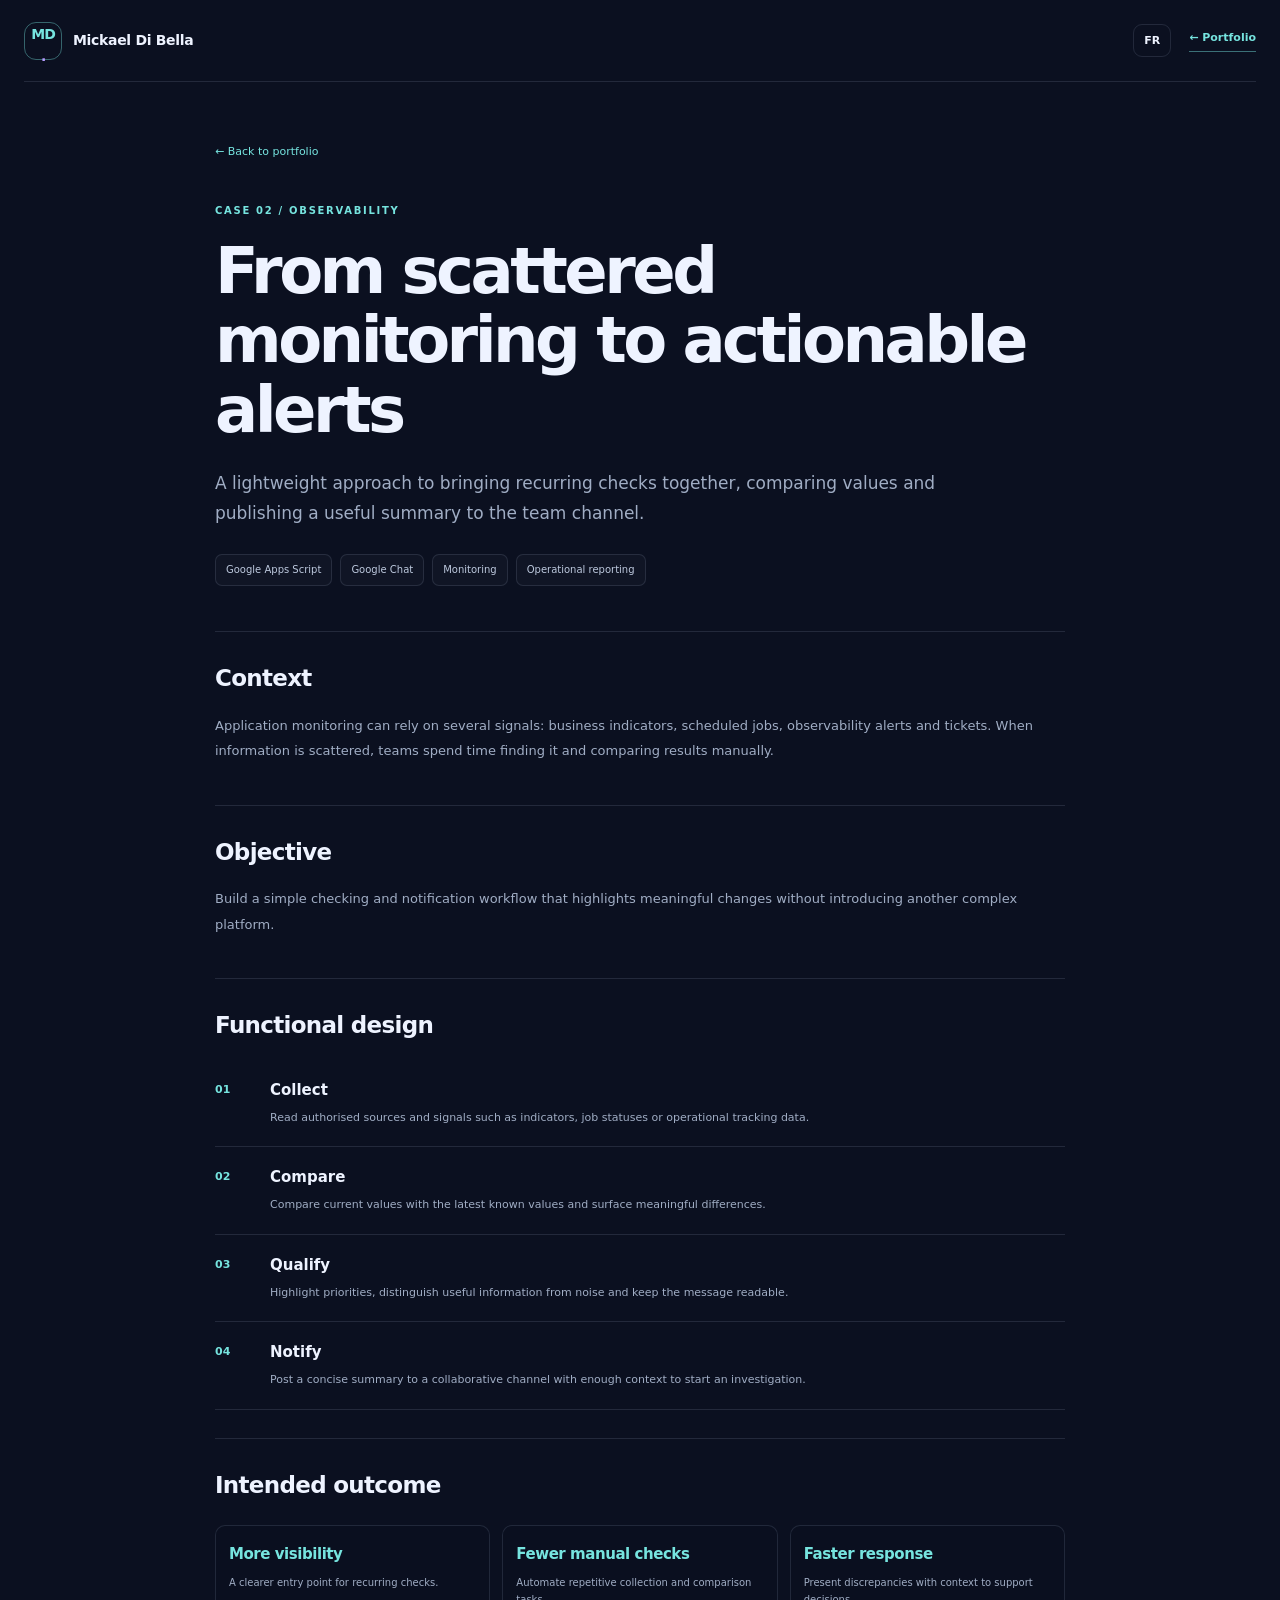
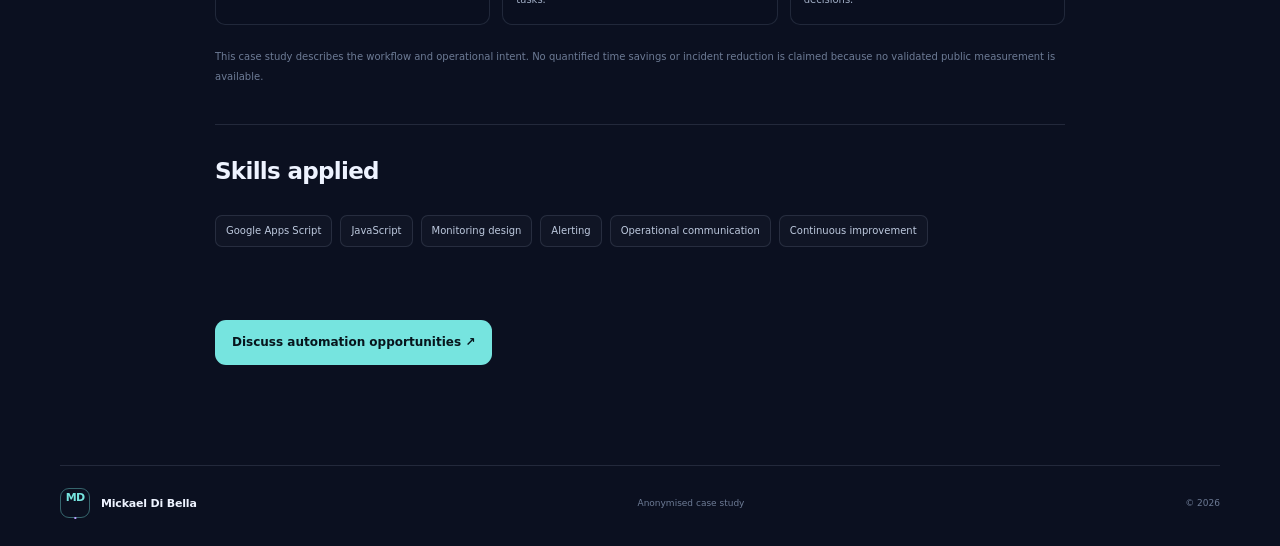
==== projects/automated-monitoring-en.html @ c099981a "Add files via upload Mise en place du projet" ====
<!doctype html><html lang="en"><head><meta charset="utf-8"><meta name="viewport" content="width=device-width,initial-scale=1"><meta name="description" content="Anonymised case study on monitoring automation."><title>Automated monitoring — Mickael Di Bella</title><link rel="stylesheet" href="../assets/css/styles.css"><link rel="stylesheet" href="../assets/css/case-study.css"></head><body><header class="site-header"><a class="brand" href="../index.html"><span class="brand-mark">MD<span>.</span></span><span class="brand-name">Mickael Di Bella</span></a><div class="case-header-actions"><a class="lang-toggle" href="automated-monitoring.html">FR</a><a class="header-cta" href="../index.html#projects">← Portfolio</a></div></header><main class="case-wrap"><a class="back-link" href="../index.html#projects">← Back to portfolio</a><span class="section-kicker">CASE 02 / OBSERVABILITY</span><h1>From scattered monitoring to actionable alerts</h1><p class="case-lede">A lightweight approach to bringing recurring checks together, comparing values and publishing a useful summary to the team channel.</p><div class="case-tags"><span>Google Apps Script</span><span>Google Chat</span><span>Monitoring</span><span>Operational reporting</span></div><section class="case-section"><h2>Context</h2><p>Application monitoring can rely on several signals: business indicators, scheduled jobs, observability alerts and tickets. When information is scattered, teams spend time finding it and comparing results manually.</p></section><section class="case-section"><h2>Objective</h2><p>Build a simple checking and notification workflow that highlights meaningful changes without introducing another complex platform.</p></section><section class="case-section"><h2>Functional design</h2><div class="flow-list"><div><b>01</b><section><h3>Collect</h3><p>Read authorised sources and signals such as indicators, job statuses or operational tracking data.</p></section></div><div><b>02</b><section><h3>Compare</h3><p>Compare current values with the latest known values and surface meaningful differences.</p></section></div><div><b>03</b><section><h3>Qualify</h3><p>Highlight priorities, distinguish useful information from noise and keep the message readable.</p></section></div><div><b>04</b><section><h3>Notify</h3><p>Post a concise summary to a collaborative channel with enough context to start an investigation.</p></section></div></div></section><section class="case-section"><h2>Intended outcome</h2><div class="result-grid"><div><strong>More visibility</strong><span>A clearer entry point for recurring checks.</span></div><div><strong>Fewer manual checks</strong><span>Automate repetitive collection and comparison tasks.</span></div><div><strong>Faster response</strong><span>Present discrepancies with context to support decisions.</span></div></div><p class="fine-print">This case study describes the workflow and operational intent. No quantified time savings or incident reduction is claimed because no validated public measurement is available.</p></section><section class="case-section"><h2>Skills applied</h2><div class="case-tags"><span>Google Apps Script</span><span>JavaScript</span><span>Monitoring design</span><span>Alerting</span><span>Operational communication</span><span>Continuous improvement</span></div></section><a class="button button-primary" href="../index.html#contact">Discuss automation opportunities ↗</a></main><footer class="site-footer section-wrap"><a class="brand" href="../index.html"><span class="brand-mark">MD<span>.</span></span><span class="brand-name">Mickael Di Bella</span></a><span>Anonymised case study</span><span>© <span id="year"></span></span></footer><script>document.getElementById('year').textContent=new Date().getFullYear()</script></body></html>
---- assets/css/styles.css ----
:root{--bg:#0b1020;--bg-soft:#10172a;--panel:#121b30;--panel-2:#151f35;--line:rgba(190,207,237,.13);--text:#eef3ff;--muted:#a0adc4;--faint:#6d7b95;--cyan:#76e4df;--blue:#7b9cff;--purple:#b69cff;--max:1160px;--radius:22px;--font:Inter,ui-sans-serif,system-ui,-apple-system,BlinkMacSystemFont,"Segoe UI",sans-serif}*{box-sizing:border-box}html{scroll-behavior:smooth;scroll-padding-top:90px}body{margin:0;background:var(--bg);color:var(--text);font-family:var(--font);line-height:1.6;overflow-x:hidden}a{color:inherit;text-decoration:none}button{font:inherit}.ambient{position:absolute;z-index:-1;pointer-events:none;filter:blur(80px);opacity:.18;border-radius:50%}.ambient-one{width:480px;height:480px;top:30px;left:-230px;background:#3258ba}.ambient-two{width:440px;height:440px;top:570px;right:-280px;background:#087f89}.section-wrap{width:min(var(--max),calc(100% - 48px));margin-inline:auto}.site-header{height:82px;display:flex;align-items:center;justify-content:space-between;width:min(1280px,calc(100% - 48px));margin:auto;border-bottom:1px solid var(--line);position:relative;z-index:5}.brand{display:flex;align-items:center;gap:11px;font-weight:700;letter-spacing:-.02em}.brand-mark{display:grid;place-items:center;width:38px;height:38px;border:1px solid rgba(118,228,223,.4);border-radius:12px;color:var(--cyan);font-size:14px;letter-spacing:-.08em}.brand-mark span{color:var(--purple)}.brand-name{font-size:14px}.main-nav{display:flex;gap:29px;margin-left:auto;margin-right:36px}.main-nav a{font-size:12px;color:var(--muted);transition:color .2s}.main-nav a:hover,.text-link:hover{color:var(--cyan)}.header-actions{display:flex;align-items:center;gap:16px}.lang-toggle{border:1px solid var(--line);border-radius:9px;background:transparent;color:var(--text);padding:7px 10px;font-size:11px;font-weight:700;cursor:pointer}.header-cta{font-size:11px;font-weight:650;color:var(--cyan);border-bottom:1px solid rgba(118,228,223,.45);padding-bottom:4px}.menu-toggle{display:none;background:none;border:0;padding:8px}.menu-toggle span{display:block;width:20px;height:2px;background:var(--text);margin:5px}.hero{display:grid;grid-template-columns:1.08fr .92fr;gap:50px;align-items:center;padding-top:92px;padding-bottom:80px;min-height:650px}.eyebrow,.section-kicker{font-size:10px;letter-spacing:.17em;font-weight:750;color:var(--cyan)}.eyebrow{display:flex;align-items:center;gap:10px;margin-bottom:24px}.status-dot,.live-pip{width:7px;height:7px;border-radius:50%;display:inline-block;background:var(--cyan);box-shadow:0 0 14px var(--cyan)}h1,h2,h3,p{margin-top:0}h1{font-size:clamp(42px,5vw,65px);line-height:1.09;letter-spacing:-.055em;margin-bottom:24px;font-weight:650}h1 em,h2 em{font-style:normal;color:var(--cyan)}.hero-lede{font-size:15px;line-height:1.85;color:var(--muted);max-width:570px;margin-bottom:29px}.hero-actions,.contact-actions{display:flex;align-items:center;gap:12px;flex-wrap:wrap}.button{display:inline-flex;align-items:center;gap:17px;padding:13px 17px;border-radius:11px;font-size:12px;font-weight:700;transition:transform .2s,border-color .2s}.button:hover{transform:translateY(-2px)}.button-primary{background:var(--cyan);color:#07151c}.button-primary span{font-size:17px}.button-quiet{border:1px solid var(--line);color:var(--text);background:rgba(255,255,255,.02)}.button-quiet span{color:var(--cyan)}.hero-proof{display:flex;gap:27px;margin-top:49px;padding-top:22px;border-top:1px solid var(--line)}.proof-item{display:flex;flex-direction:column;gap:3px}.proof-item strong{font-size:11px;letter-spacing:.12em;color:#d9e4f8}.proof-item span{font-size:10px;color:var(--faint)}.hero-visual{height:440px;position:relative;overflow:hidden;border:1px solid rgba(153,178,226,.2);border-radius:25px;background:radial-gradient(ellipse at 50% 48%,rgba(55,111,165,.2),transparent 54%),linear-gradient(145deg,rgba(20,31,55,.9),rgba(11,16,32,.65));box-shadow:0 28px 90px rgba(0,0,0,.2)}.visual-topline,.visual-foot{position:absolute;left:22px;right:22px;display:flex;align-items:center;justify-content:space-between;color:#7e91af;font-size:8px;letter-spacing:.14em}.visual-topline{top:20px}.visual-topline span:first-child{display:flex;align-items:center;gap:8px}.live-pip{width:5px;height:5px}.orbit{position:absolute;border:1px solid rgba(125,165,228,.2);border-radius:50%;left:50%;top:49%;transform:translate(-50%,-50%)}.orbit-a{width:220px;height:220px}.orbit-b{width:310px;height:310px;border-style:dashed;animation:spin 45s linear infinite}.orbit-c{width:390px;height:390px;border-color:rgba(125,165,228,.1)}@keyframes spin{to{transform:translate(-50%,-50%) rotate(360deg)}}.core{position:absolute;left:50%;top:49%;transform:translate(-50%,-50%);width:132px;height:132px;border-radius:50%;padding:7px;background:linear-gradient(140deg,rgba(118,228,223,.8),rgba(123,156,255,.25));box-shadow:0 0 65px rgba(118,228,223,.13)}.core-inner{height:100%;width:100%;border-radius:50%;display:flex;align-items:center;justify-content:center;flex-direction:column;gap:9px;background:#101b30;text-align:center;font-size:8px;letter-spacing:.12em;color:#b9cbe5}.core-symbol{font-size:28px;color:var(--cyan)}.node{position:absolute;z-index:2;width:125px;padding:12px;border:1px solid rgba(156,183,228,.22);border-radius:12px;background:rgba(14,23,42,.94);box-shadow:0 12px 35px rgba(0,0,0,.22);display:grid;gap:4px}.node-icon{font-size:16px;color:var(--cyan)}.node b{font-size:9px;letter-spacing:.09em}.node small{font-size:8px;color:var(--faint)}.node-one{top:94px;left:26px}.node-two{right:18px;top:205px}.node-three{bottom:65px;left:57px}.visual-foot{bottom:19px}.visual-bars{display:flex;align-items:end;gap:3px;height:15px}.visual-bars i{display:block;width:3px;background:var(--cyan);opacity:.65;border-radius:2px}.visual-bars i:nth-child(1){height:5px}.visual-bars i:nth-child(2){height:10px}.visual-bars i:nth-child(3){height:7px}.visual-bars i:nth-child(4){height:14px}.visual-bars i:nth-child(5){height:9px}.visual-bars i:nth-child(6){height:12px}.visual-bars i:nth-child(7){height:6px}.metrics-strip{position:relative;display:grid;grid-template-columns:repeat(4,1fr);padding:27px 0 33px;border-top:1px solid var(--line);border-bottom:1px solid var(--line);gap:22px}.metric{display:flex;flex-direction:column;gap:5px}.metric-number{font-size:clamp(19px,2.2vw,28px);letter-spacing:-.04em;font-weight:650;color:var(--text)}.metric>span:last-child{font-size:10px;color:var(--muted)}.metric-note{grid-column:1/-1;margin:0;font-size:9px;color:var(--faint);max-width:900px}.section-block{padding-top:110px;padding-bottom:110px}.section-heading{display:flex;align-items:end;justify-content:space-between;gap:40px;margin-bottom:42px}.section-kicker{display:block;margin-bottom:17px}.section-heading h2,.skills-layout h2,.contact-card h2{font-size:clamp(32px,4vw,47px);line-height:1.14;letter-spacing:-.05em;font-weight:620;margin-bottom:0}.section-heading>p{max-width:400px;color:var(--muted);font-size:12px;line-height:1.9;margin-bottom:4px}.expertise-grid{display:grid;grid-template-columns:repeat(4,1fr);gap:12px}.expertise-card{position:relative;padding:24px 20px 22px;min-height:260px;background:linear-gradient(155deg,rgba(21,31,53,.85),rgba(14,21,38,.75));border:1px solid var(--line);border-radius:17px;transition:border-color .25s,transform .25s}.expertise-card:hover,.project-card:hover{border-color:rgba(118,228,223,.4);transform:translateY(-3px)}.card-index{font-size:9px;letter-spacing:.12em;color:var(--faint)}.line-icon{margin-top:27px;margin-bottom:12px;font-size:25px;color:var(--cyan)}.expertise-card h3{font-size:16px;letter-spacing:-.025em;margin-bottom:10px}.expertise-card p{font-size:11px;line-height:1.8;color:var(--muted);min-height:61px}.tags,.tool-pills{display:flex;flex-wrap:wrap;gap:6px}.tags span,.tool-pills span{font-size:9px;padding:5px 7px;border:1px solid var(--line);border-radius:6px;color:#aebbd2}.projects-section{background:linear-gradient(180deg,rgba(17,25,45,.55),rgba(13,19,35,.45));border-block:1px solid rgba(190,207,237,.07)}.project-list{display:grid;gap:15px}.project-card{display:grid;grid-template-columns:.88fr 1.12fr;min-height:290px;border:1px solid var(--line);border-radius:19px;overflow:hidden;background:rgba(11,16,32,.5);transition:border-color .25s,transform .25s}.project-featured{min-height:350px}.project-art{position:relative;min-height:250px;overflow:hidden;display:flex;align-items:center;justify-content:center;background:#101b30}.art-label{position:absolute;top:19px;left:20px;font-size:8px;letter-spacing:.15em;color:#8191ae;z-index:2}.art-homeindex{background:radial-gradient(circle at 50% 50%,rgba(57,180,174,.2),transparent 45%),linear-gradient(145deg,#132c3c,#11172a)}.data-rings{position:relative;width:200px;height:200px;border:1px solid rgba(118,228,223,.25);border-radius:50%;display:grid;place-items:center}.data-rings:before,.data-rings:after,.data-rings span{content:"";position:absolute;border:1px solid rgba(118,228,223,.22);border-radius:50%;inset:19px}.data-rings:after{inset:42px;border-style:dashed}.data-rings span:nth-child(1){inset:-15px;border-color:rgba(123,156,255,.22)}.data-rings span:nth-child(2){inset:58px;border-color:rgba(182,156,255,.45)}.data-rings span:nth-child(3){width:7px;height:7px;inset:auto;background:var(--cyan);box-shadow:0 0 18px var(--cyan)}.data-rings b{font-size:12px;line-height:1.3;text-align:center;letter-spacing:.1em;color:#dffcf9}.art-bottom{position:absolute;bottom:18px;left:20px;right:20px;display:flex;justify-content:space-between;font-size:7px;letter-spacing:.13em;color:#7795a7}.art-monitor{background:radial-gradient(ellipse at 40% 70%,rgba(123,156,255,.2),transparent 55%),#10172a}.monitor-window{width:76%;height:165px;border:1px solid rgba(123,156,255,.3);border-radius:10px;background:rgba(10,16,31,.65);padding:12px}.window-head{display:flex;gap:4px;align-items:center;color:#7186a8;font-size:7px;letter-spacing:.1em}.window-head i{width:5px;height:5px;border-radius:50%;background:#7b9cff}.window-head span{margin-left:7px}.chart-lines{height:90px;display:flex;align-items:end;gap:6px;padding:12px 8px;border-bottom:1px solid var(--line);background:repeating-linear-gradient(to bottom,transparent 0 21px,rgba(123,156,255,.08) 22px)}.chart-lines b{width:10%;border-radius:3px 3px 0 0;background:linear-gradient(0deg,rgba(118,228,223,.2),rgba(118,228,223,.8));height:var(--h,40%)}.chart-lines b:nth-child(1){height:35%}.chart-lines b:nth-child(2){height:48%}.chart-lines b:nth-child(3){height:42%}.chart-lines b:nth-child(4){height:76%}.chart-lines b:nth-child(5){height:58%}.chart-lines b:nth-child(6){height:88%}.chart-lines b:nth-child(7){height:65%}.chart-lines b:nth-child(8){height:78%}.chart-base{display:flex;justify-content:space-between;margin-top:10px;font-size:7px;letter-spacing:.1em;color:#7186a8}.art-piaf{background:radial-gradient(circle at 70% 30%,rgba(182,156,255,.18),transparent 45%),#17152d}.ticket-stack{position:relative;width:220px;height:170px}.ticket{position:absolute;border:1px solid rgba(182,156,255,.3);border-radius:10px;padding:13px;background:rgba(20,23,46,.95);font-size:8px;letter-spacing:.07em;color:#a9b7d0;box-shadow:0 15px 30px rgba(0,0,0,.25)}.ticket-back{top:8px;left:30px;transform:rotate(8deg);width:165px;height:100px}.ticket-mid{top:25px;left:15px;transform:rotate(-5deg);width:180px;height:105px}.ticket-front{top:48px;left:37px;width:180px;height:95px;display:flex;flex-direction:column;gap:5px;transform:rotate(2deg)}.ticket-front span{font-size:8px;color:var(--purple);letter-spacing:.18em}.ticket-front b{font-size:16px;color:#eef3ff;letter-spacing:-.03em}.ticket-front small{font-size:8px;color:#7e8ba9}.art-tracker{background:radial-gradient(circle at 35% 35%,rgba(118,228,223,.13),transparent 45%),#10252e}.tracker-grid{width:220px;height:140px;display:grid;grid-template-columns:1fr 1fr 1fr;grid-template-rows:1fr 1fr;gap:8px;transform:perspective(500px) rotateY(-10deg) rotateX(4deg)}.tracker-cell{border:1px solid rgba(118,228,223,.22);border-radius:7px;background:linear-gradient(145deg,rgba(118,228,223,.13),rgba(123,156,255,.05));position:relative}.tracker-cell:after{content:"";position:absolute;left:10px;right:10px;bottom:10px;height:var(--bar,24%);background:linear-gradient(90deg,rgba(118,228,223,.7),rgba(123,156,255,.65));border-radius:3px}.tracker-cell.tall{grid-row:span 2}.tracker-cell.tall:after{height:65%}.tracker-cell.wide{grid-column:span 2}.tracker-caption{position:absolute;bottom:20px;font-size:7px;letter-spacing:.16em;color:#7b9a9e}.project-info{padding:31px 35px;display:flex;flex-direction:column;align-items:flex-start;justify-content:center}.project-meta{display:flex;gap:8px;flex-wrap:wrap;margin-bottom:15px}.project-meta span{font-size:8px;letter-spacing:.1em;color:var(--cyan);border:1px solid rgba(118,228,223,.18);border-radius:5px;padding:5px 7px}.project-info h3{font-size:clamp(19px,2.1vw,25px);letter-spacing:-.04em;line-height:1.25;margin-bottom:12px;max-width:560px}.project-info p{font-size:11px;line-height:1.9;color:var(--muted);max-width:560px;margin-bottom:18px}.outcome{display:flex;align-items:flex-start;gap:9px;background:rgba(118,228,223,.055);border-left:2px solid var(--cyan);padding:10px 12px;margin-bottom:17px;font-size:10px;line-height:1.7;color:#c7d6e8}.outcome-mark{color:var(--cyan);font-size:14px}.text-link{margin-top:auto;font-size:11px;font-weight:700;color:var(--cyan);padding-bottom:4px;border-bottom:1px solid rgba(118,228,223,.28)}.approach-steps{display:grid;grid-template-columns:repeat(4,1fr);border-top:1px solid var(--line)}.approach-step{display:flex;gap:17px;padding:25px 18px 0 0;border-right:1px solid var(--line);margin-right:18px}.approach-step:last-child{border-right:0;margin-right:0}.approach-step>span{font-size:10px;color:var(--cyan);letter-spacing:.1em}.approach-step h3{font-size:15px;margin-bottom:7px}.approach-step p{font-size:10px;color:var(--muted);line-height:1.8;margin:0;max-width:205px}.skills-section{border-block:1px solid rgba(190,207,237,.07);background:rgba(17,25,45,.45)}.skills-layout{padding-top:85px;padding-bottom:85px;display:grid;grid-template-columns:.8fr 1.2fr;gap:90px;align-items:start}.skills-layout h2{margin-bottom:20px}.skills-layout>div:first-child>p{font-size:12px;line-height:1.9;color:var(--muted);max-width:360px}.toolbox{border-top:1px solid var(--line)}.tool-row{display:grid;grid-template-columns:175px 1fr;gap:20px;padding:17px 0;border-bottom:1px solid var(--line);align-items:start}.tool-row>span{font-size:11px;color:#cbd6e8;padding-top:5px}.tool-pills span{padding:6px 8px;background:rgba(255,255,255,.025)}.contact-section{padding-top:100px;padding-bottom:85px}.contact-card{position:relative;overflow:hidden;padding:54px 58px;border:1px solid rgba(118,228,223,.23);border-radius:24px;background:radial-gradient(ellipse at 90% 5%,rgba(118,228,223,.1),transparent 45%),linear-gradient(130deg,#131d33,#101628)}.contact-orb{position:absolute;right:10%;top:-150px;width:280px;height:280px;border-radius:50%;border:1px solid rgba(118,228,223,.12);box-shadow:0 0 0 35px rgba(118,228,223,.025),0 0 0 70px rgba(118,228,223,.02);pointer-events:none}.contact-card h2{font-size:clamp(34px,4vw,48px);margin-bottom:19px;position:relative}.contact-card>p{font-size:12px;line-height:1.9;color:var(--muted);max-width:590px;margin-bottom:25px;position:relative}.contact-actions{position:relative}.contact-note{font-size:9px!important;color:var(--faint)!important;margin-top:20px!important;margin-bottom:0!important}.site-footer{display:flex;align-items:center;justify-content:space-between;gap:20px;padding-top:22px;padding-bottom:28px;border-top:1px solid var(--line);color:var(--faint);font-size:9px}.site-footer .brand-mark{width:30px;height:30px;border-radius:9px;font-size:11px}.site-footer .brand-name{font-size:11px}.site-footer .brand{color:var(--text)}@media(max-width:1000px){.main-nav{gap:16px;margin-right:22px}.header-cta{display:none}.hero{gap:30px}.hero-visual{height:390px}.node-one{left:12px}.node-two{right:8px}.expertise-grid{grid-template-columns:repeat(2,1fr)}.expertise-card{min-height:230px}.skills-layout{gap:45px}.project-info{padding:25px}.project-art{min-height:270px}}@media(max-width:720px){.section-wrap,.site-header{width:calc(100% - 36px)}.site-header{height:70px}.menu-toggle{display:block}.main-nav{display:none;position:absolute;top:69px;left:-18px;right:-18px;padding:18px;background:#10172a;border-bottom:1px solid var(--line);flex-direction:column;gap:18px;margin:0}.main-nav.open{display:flex}.main-nav a{font-size:13px}.hero{grid-template-columns:1fr;padding-top:63px;padding-bottom:55px;gap:45px;min-height:0}.hero h1{font-size:clamp(39px,10vw,58px)}.hero-lede{font-size:14px}.hero-proof{gap:18px;margin-top:35px}.proof-item span{max-width:95px}.hero-visual{height:360px}.node-one{top:80px}.node-two{top:192px}.node-three{bottom:53px}.metrics-strip{grid-template-columns:repeat(2,1fr);gap:23px 16px}.metric-number{font-size:23px}.section-block{padding-top:75px;padding-bottom:75px}.section-heading{display:block;margin-bottom:29px}.section-heading h2,.skills-layout h2{font-size:36px}.section-heading>p{margin-top:20px;font-size:12px}.expertise-grid{gap:10px}.expertise-card{padding:18px 15px;min-height:255px}.expertise-card h3{font-size:14px}.expertise-card p{font-size:10px;min-height:88px}.tags span{font-size:8px}.project-card,.project-featured{grid-template-columns:1fr}.project-art{min-height:235px}.project-info{padding:25px 22px 28px;min-height:260px}.project-info h3{font-size:23px}.project-info p{font-size:11px}.approach-steps{grid-template-columns:repeat(2,1fr);row-gap:27px}.approach-step{border-right:0;margin-right:0;padding-right:13px}.approach-step:nth-child(odd){border-right:1px solid var(--line);margin-right:14px}.approach-step p{font-size:10px}.skills-layout{grid-template-columns:1fr;gap:30px;padding-top:70px;padding-bottom:70px}.tool-row{grid-template-columns:1fr;gap:10px}.contact-section{padding-top:65px;padding-bottom:55px}.contact-card{padding:36px 25px}.contact-card h2{font-size:37px}.contact-orb{right:-100px}.site-footer{flex-wrap:wrap}.site-footer>span:nth-child(2){order:3;flex-basis:100%}}@media(max-width:390px){.brand-name{font-size:12px}.brand{gap:7px}.header-actions{gap:8px}.hero-actions .button{padding:12px;font-size:11px}.hero-proof{gap:12px}.proof-item span{font-size:9px}.expertise-grid{grid-template-columns:1fr}.expertise-card{min-height:0}.expertise-card p{min-height:0}.project-meta span{font-size:7px}}@media(prefers-reduced-motion:reduce){*,*::before,*::after{scroll-behavior:auto!important;animation-duration:.01ms!important;animation-iteration-count:1!important;transition-duration:.01ms!important}}
---- assets/css/case-study.css ----
.case-wrap{width:min(850px,calc(100% - 40px));margin:0 auto;padding:55px 0 100px}.back-link{display:inline-block;font-size:11px;color:var(--cyan);margin-bottom:42px}.case-wrap h1{font-size:clamp(39px,6vw,64px);max-width:850px;margin:18px 0 22px}.case-lede{font-size:17px;line-height:1.8;color:var(--muted);max-width:760px;margin-bottom:25px}.case-tags{display:flex;flex-wrap:wrap;gap:8px;margin:25px 0 45px}.case-tags span{font-size:10px;border:1px solid var(--line);border-radius:7px;padding:7px 10px;color:#bdc9de;background:rgba(255,255,255,.025)}.case-section{padding:28px 0;border-top:1px solid var(--line)}.case-section h2{font-size:23px;letter-spacing:-.03em;margin-bottom:16px}.case-section p,.case-section li{font-size:13px;line-height:1.95;color:var(--muted)}.case-section ul{padding-left:20px}.case-grid{display:grid;grid-template-columns:repeat(2,1fr);gap:12px}.case-grid article{border:1px solid var(--line);border-radius:14px;padding:20px;background:rgba(255,255,255,.02)}.case-grid article>span{color:var(--cyan);font-size:10px;letter-spacing:.1em}.case-grid h3{font-size:15px;margin:12px 0 8px}.case-grid p{font-size:11px;margin-bottom:0}.results{background:linear-gradient(120deg,rgba(118,228,223,.035),transparent);padding:28px 20px;margin:10px -20px;border:1px solid rgba(118,228,223,.12);border-radius:15px}.result-grid{display:grid;grid-template-columns:repeat(3,1fr);gap:12px;margin:22px 0}.result-grid>div{padding:16px 13px;border:1px solid var(--line);border-radius:10px;background:rgba(10,16,32,.45);display:flex;flex-direction:column;gap:8px}.result-grid strong{font-size:15px;letter-spacing:-.03em;color:var(--cyan)}.result-grid span{font-size:10px;line-height:1.7;color:var(--muted)}.fine-print{font-size:10px!important;color:var(--faint)!important}.flow-list{display:grid;gap:0}.flow-list>div{display:grid;grid-template-columns:45px 1fr;gap:10px;padding:18px 0;border-bottom:1px solid var(--line)}.flow-list>div>b{color:var(--cyan);font-size:11px;padding-top:3px}.flow-list h3{font-size:15px;margin-bottom:5px}.flow-list p{margin:0;font-size:11px}@media(max-width:600px){.case-wrap{padding-top:35px}.case-wrap h1{font-size:40px}.case-lede{font-size:15px}.case-grid,.result-grid{grid-template-columns:1fr}.results{margin-inline:0;padding:20px 15px}.case-section h2{font-size:21px}}
.case-header-actions{display:flex;align-items:center;gap:18px}.case-header-actions .lang-toggle{display:inline-block}
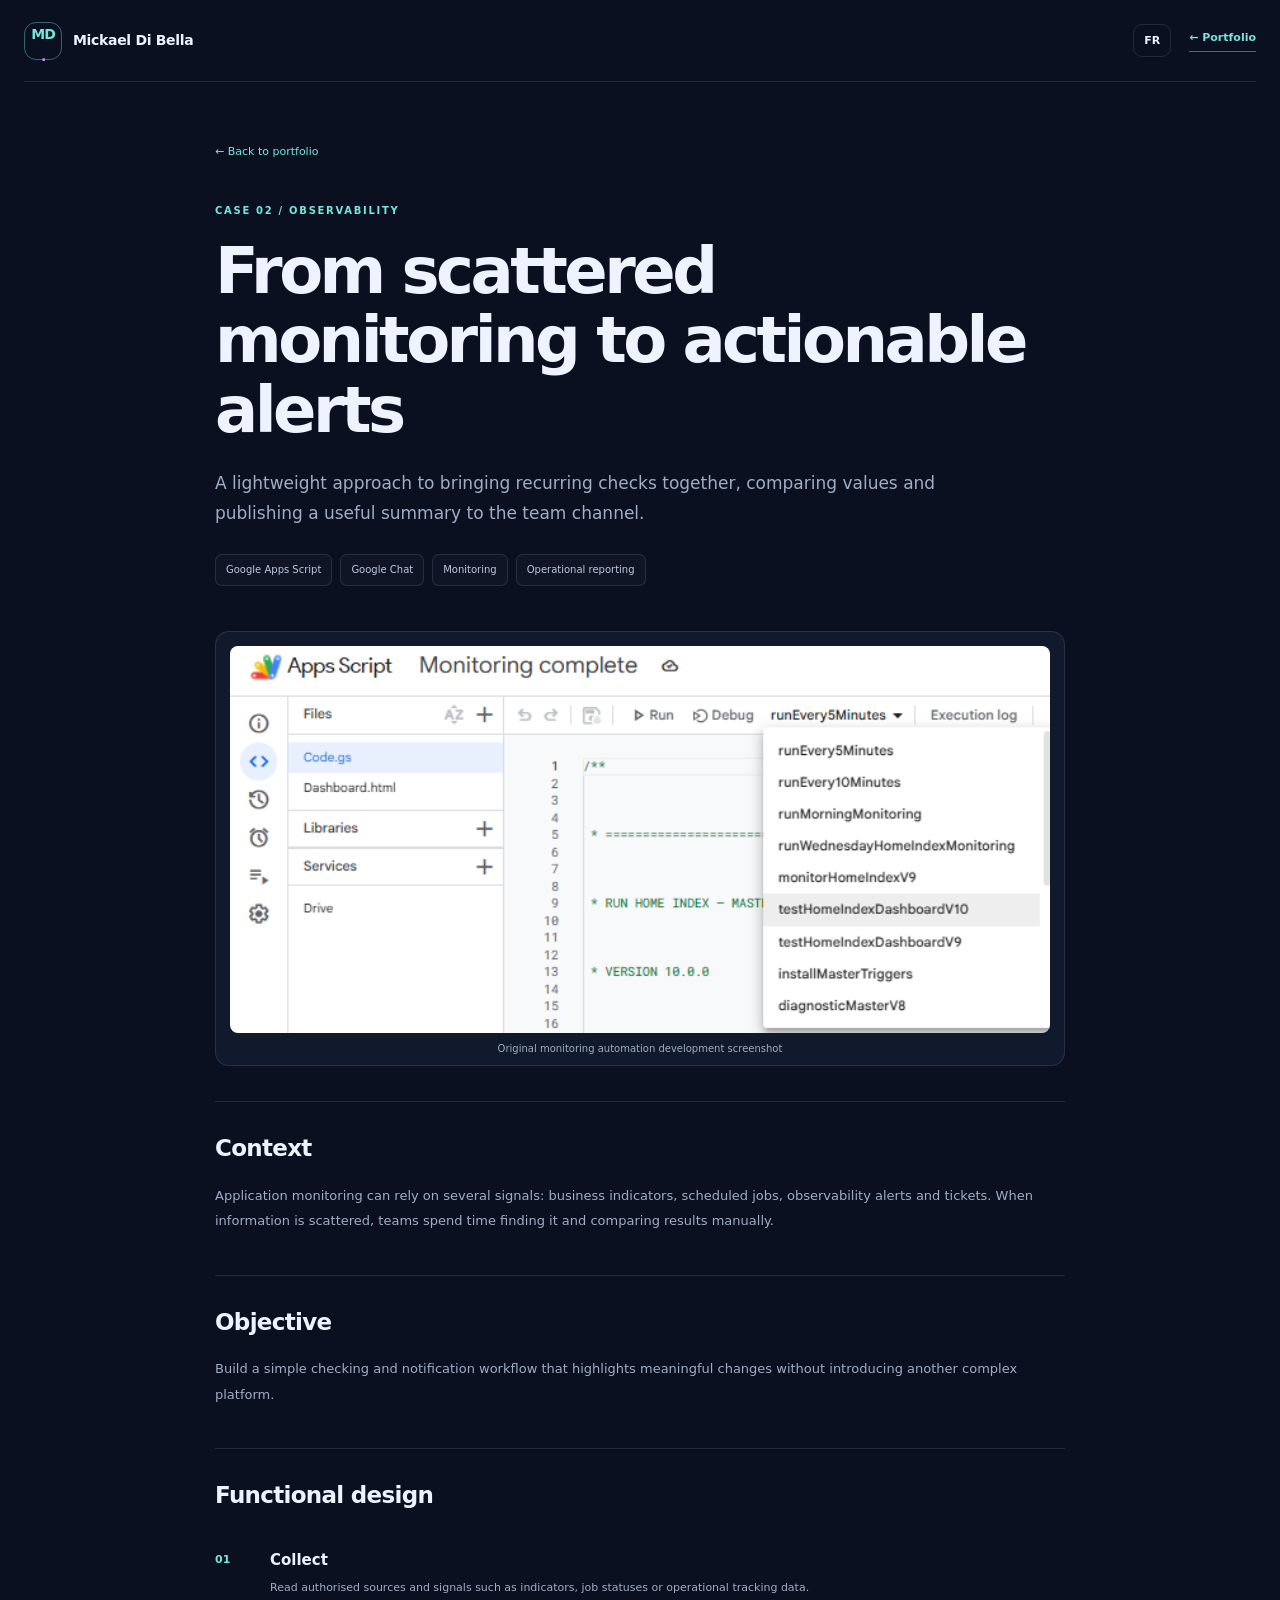
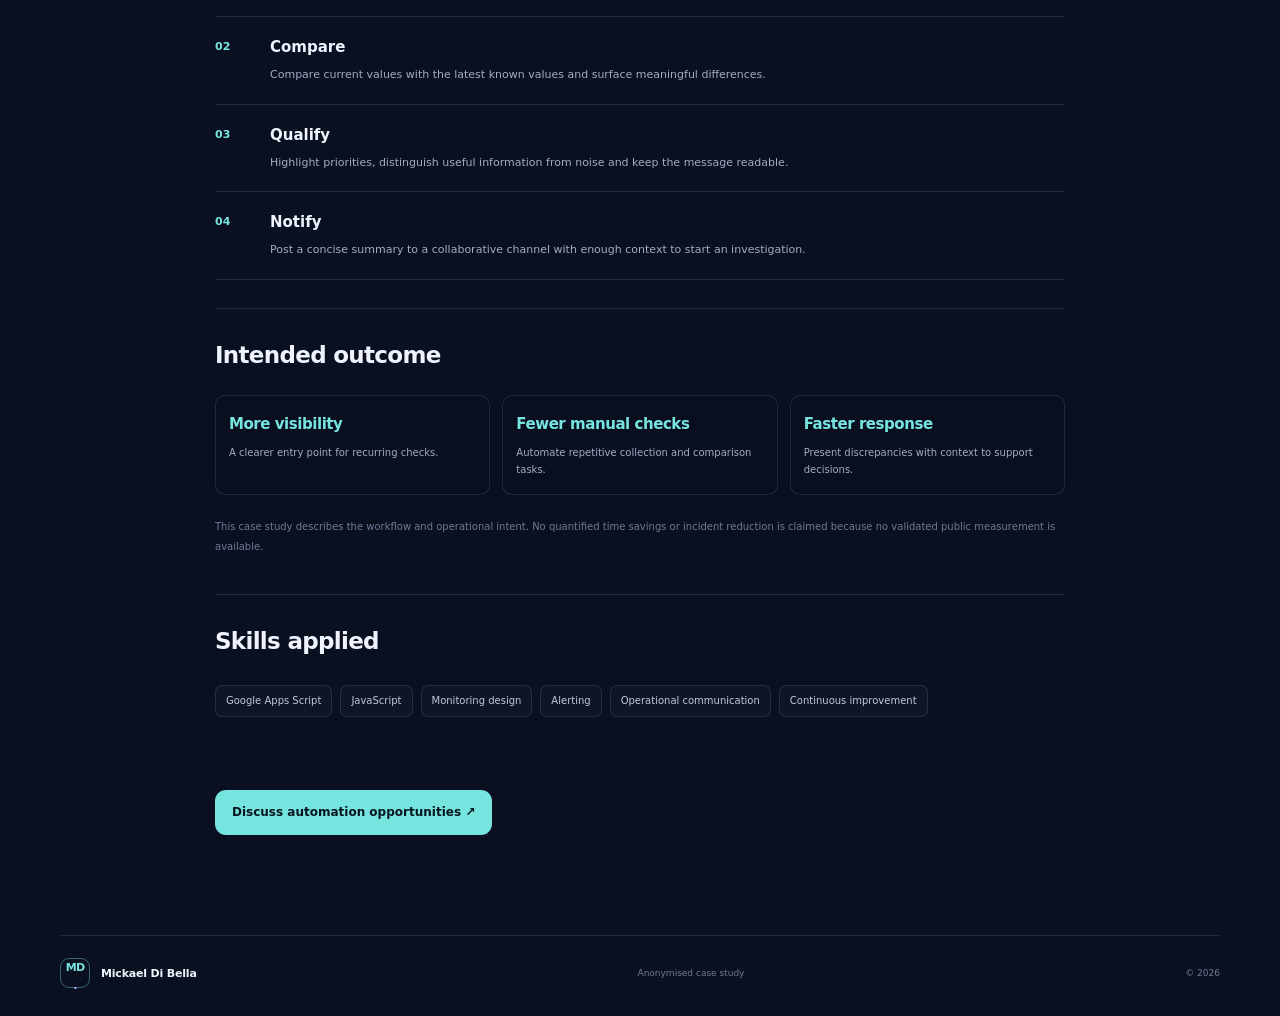
==== commit 6ffe95da: "Mise à jour du portfolio Mise à jour du portfolio" ====
--- a/projects/automated-monitoring-en.html
+++ b/projects/automated-monitoring-en.html
@@ -1 +1 @@
-<!doctype html><html lang="en"><head><meta charset="utf-8"><meta name="viewport" content="width=device-width,initial-scale=1"><meta name="description" content="Anonymised case study on monitoring automation."><title>Automated monitoring — Mickael Di Bella</title><link rel="stylesheet" href="../assets/css/styles.css"><link rel="stylesheet" href="../assets/css/case-study.css"></head><body><header class="site-header"><a class="brand" href="../index.html"><span class="brand-mark">MD<span>.</span></span><span class="brand-name">Mickael Di Bella</span></a><div class="case-header-actions"><a class="lang-toggle" href="automated-monitoring.html">FR</a><a class="header-cta" href="../index.html#projects">← Portfolio</a></div></header><main class="case-wrap"><a class="back-link" href="../index.html#projects">← Back to portfolio</a><span class="section-kicker">CASE 02 / OBSERVABILITY</span><h1>From scattered monitoring to actionable alerts</h1><p class="case-lede">A lightweight approach to bringing recurring checks together, comparing values and publishing a useful summary to the team channel.</p><div class="case-tags"><span>Google Apps Script</span><span>Google Chat</span><span>Monitoring</span><span>Operational reporting</span></div><section class="case-section"><h2>Context</h2><p>Application monitoring can rely on several signals: business indicators, scheduled jobs, observability alerts and tickets. When information is scattered, teams spend time finding it and comparing results manually.</p></section><section class="case-section"><h2>Objective</h2><p>Build a simple checking and notification workflow that highlights meaningful changes without introducing another complex platform.</p></section><section class="case-section"><h2>Functional design</h2><div class="flow-list"><div><b>01</b><section><h3>Collect</h3><p>Read authorised sources and signals such as indicators, job statuses or operational tracking data.</p></section></div><div><b>02</b><section><h3>Compare</h3><p>Compare current values with the latest known values and surface meaningful differences.</p></section></div><div><b>03</b><section><h3>Qualify</h3><p>Highlight priorities, distinguish useful information from noise and keep the message readable.</p></section></div><div><b>04</b><section><h3>Notify</h3><p>Post a concise summary to a collaborative channel with enough context to start an investigation.</p></section></div></div></section><section class="case-section"><h2>Intended outcome</h2><div class="result-grid"><div><strong>More visibility</strong><span>A clearer entry point for recurring checks.</span></div><div><strong>Fewer manual checks</strong><span>Automate repetitive collection and comparison tasks.</span></div><div><strong>Faster response</strong><span>Present discrepancies with context to support decisions.</span></div></div><p class="fine-print">This case study describes the workflow and operational intent. No quantified time savings or incident reduction is claimed because no validated public measurement is available.</p></section><section class="case-section"><h2>Skills applied</h2><div class="case-tags"><span>Google Apps Script</span><span>JavaScript</span><span>Monitoring design</span><span>Alerting</span><span>Operational communication</span><span>Continuous improvement</span></div></section><a class="button button-primary" href="../index.html#contact">Discuss automation opportunities ↗</a></main><footer class="site-footer section-wrap"><a class="brand" href="../index.html"><span class="brand-mark">MD<span>.</span></span><span class="brand-name">Mickael Di Bella</span></a><span>Anonymised case study</span><span>© <span id="year"></span></span></footer><script>document.getElementById('year').textContent=new Date().getFullYear()</script></body></html>+<!doctype html><html lang="en"><head><meta charset="utf-8"><meta name="viewport" content="width=device-width,initial-scale=1"><meta name="description" content="Anonymised case study on monitoring automation."><title>Automated monitoring — Mickael Di Bella</title><link rel="stylesheet" href="../assets/css/styles.css"><link rel="stylesheet" href="../assets/css/case-study.css"></head><body><header class="site-header"><a class="brand" href="../index.html"><span class="brand-mark">MD<span>.</span></span><span class="brand-name">Mickael Di Bella</span></a><div class="case-header-actions"><a class="lang-toggle" href="automated-monitoring.html">FR</a><a class="header-cta" href="../index.html#projects">← Portfolio</a></div></header><main class="case-wrap"><a class="back-link" href="../index.html#projects">← Back to portfolio</a><span class="section-kicker">CASE 02 / OBSERVABILITY</span><h1>From scattered monitoring to actionable alerts</h1><p class="case-lede">A lightweight approach to bringing recurring checks together, comparing values and publishing a useful summary to the team channel.</p><div class="case-tags"><span>Google Apps Script</span><span>Google Chat</span><span>Monitoring</span><span>Operational reporting</span></div><figure class="case-proof"><img src="../assets/evidence/apps-script-monitoring-original.png" loading="lazy" alt="Original monitoring automation development screenshot"><figcaption>Original monitoring automation development screenshot</figcaption></figure><section class="case-section"><h2>Context</h2><p>Application monitoring can rely on several signals: business indicators, scheduled jobs, observability alerts and tickets. When information is scattered, teams spend time finding it and comparing results manually.</p></section><section class="case-section"><h2>Objective</h2><p>Build a simple checking and notification workflow that highlights meaningful changes without introducing another complex platform.</p></section><section class="case-section"><h2>Functional design</h2><div class="flow-list"><div><b>01</b><section><h3>Collect</h3><p>Read authorised sources and signals such as indicators, job statuses or operational tracking data.</p></section></div><div><b>02</b><section><h3>Compare</h3><p>Compare current values with the latest known values and surface meaningful differences.</p></section></div><div><b>03</b><section><h3>Qualify</h3><p>Highlight priorities, distinguish useful information from noise and keep the message readable.</p></section></div><div><b>04</b><section><h3>Notify</h3><p>Post a concise summary to a collaborative channel with enough context to start an investigation.</p></section></div></div></section><section class="case-section"><h2>Intended outcome</h2><div class="result-grid"><div><strong>More visibility</strong><span>A clearer entry point for recurring checks.</span></div><div><strong>Fewer manual checks</strong><span>Automate repetitive collection and comparison tasks.</span></div><div><strong>Faster response</strong><span>Present discrepancies with context to support decisions.</span></div></div><p class="fine-print">This case study describes the workflow and operational intent. No quantified time savings or incident reduction is claimed because no validated public measurement is available.</p></section><section class="case-section"><h2>Skills applied</h2><div class="case-tags"><span>Google Apps Script</span><span>JavaScript</span><span>Monitoring design</span><span>Alerting</span><span>Operational communication</span><span>Continuous improvement</span></div></section><a class="button button-primary" href="../index.html#contact">Discuss automation opportunities ↗</a></main><footer class="site-footer section-wrap"><a class="brand" href="../index.html"><span class="brand-mark">MD<span>.</span></span><span class="brand-name">Mickael Di Bella</span></a><span>Anonymised case study</span><span>© <span id="year"></span></span></footer><script>document.getElementById('year').textContent=new Date().getFullYear()</script></body></html>
--- a/assets/css/styles.css
+++ b/assets/css/styles.css
@@ -1 +1,4 @@
 :root{--bg:#0b1020;--bg-soft:#10172a;--panel:#121b30;--panel-2:#151f35;--line:rgba(190,207,237,.13);--text:#eef3ff;--muted:#a0adc4;--faint:#6d7b95;--cyan:#76e4df;--blue:#7b9cff;--purple:#b69cff;--max:1160px;--radius:22px;--font:Inter,ui-sans-serif,system-ui,-apple-system,BlinkMacSystemFont,"Segoe UI",sans-serif}*{box-sizing:border-box}html{scroll-behavior:smooth;scroll-padding-top:90px}body{margin:0;background:var(--bg);color:var(--text);font-family:var(--font);line-height:1.6;overflow-x:hidden}a{color:inherit;text-decoration:none}button{font:inherit}.ambient{position:absolute;z-index:-1;pointer-events:none;filter:blur(80px);opacity:.18;border-radius:50%}.ambient-one{width:480px;height:480px;top:30px;left:-230px;background:#3258ba}.ambient-two{width:440px;height:440px;top:570px;right:-280px;background:#087f89}.section-wrap{width:min(var(--max),calc(100% - 48px));margin-inline:auto}.site-header{height:82px;display:flex;align-items:center;justify-content:space-between;width:min(1280px,calc(100% - 48px));margin:auto;border-bottom:1px solid var(--line);position:relative;z-index:5}.brand{display:flex;align-items:center;gap:11px;font-weight:700;letter-spacing:-.02em}.brand-mark{display:grid;place-items:center;width:38px;height:38px;border:1px solid rgba(118,228,223,.4);border-radius:12px;color:var(--cyan);font-size:14px;letter-spacing:-.08em}.brand-mark span{color:var(--purple)}.brand-name{font-size:14px}.main-nav{display:flex;gap:29px;margin-left:auto;margin-right:36px}.main-nav a{font-size:12px;color:var(--muted);transition:color .2s}.main-nav a:hover,.text-link:hover{color:var(--cyan)}.header-actions{display:flex;align-items:center;gap:16px}.lang-toggle{border:1px solid var(--line);border-radius:9px;background:transparent;color:var(--text);padding:7px 10px;font-size:11px;font-weight:700;cursor:pointer}.header-cta{font-size:11px;font-weight:650;color:var(--cyan);border-bottom:1px solid rgba(118,228,223,.45);padding-bottom:4px}.menu-toggle{display:none;background:none;border:0;padding:8px}.menu-toggle span{display:block;width:20px;height:2px;background:var(--text);margin:5px}.hero{display:grid;grid-template-columns:1.08fr .92fr;gap:50px;align-items:center;padding-top:92px;padding-bottom:80px;min-height:650px}.eyebrow,.section-kicker{font-size:10px;letter-spacing:.17em;font-weight:750;color:var(--cyan)}.eyebrow{display:flex;align-items:center;gap:10px;margin-bottom:24px}.status-dot,.live-pip{width:7px;height:7px;border-radius:50%;display:inline-block;background:var(--cyan);box-shadow:0 0 14px var(--cyan)}h1,h2,h3,p{margin-top:0}h1{font-size:clamp(42px,5vw,65px);line-height:1.09;letter-spacing:-.055em;margin-bottom:24px;font-weight:650}h1 em,h2 em{font-style:normal;color:var(--cyan)}.hero-lede{font-size:15px;line-height:1.85;color:var(--muted);max-width:570px;margin-bottom:29px}.hero-actions,.contact-actions{display:flex;align-items:center;gap:12px;flex-wrap:wrap}.button{display:inline-flex;align-items:center;gap:17px;padding:13px 17px;border-radius:11px;font-size:12px;font-weight:700;transition:transform .2s,border-color .2s}.button:hover{transform:translateY(-2px)}.button-primary{background:var(--cyan);color:#07151c}.button-primary span{font-size:17px}.button-quiet{border:1px solid var(--line);color:var(--text);background:rgba(255,255,255,.02)}.button-quiet span{color:var(--cyan)}.hero-proof{display:flex;gap:27px;margin-top:49px;padding-top:22px;border-top:1px solid var(--line)}.proof-item{display:flex;flex-direction:column;gap:3px}.proof-item strong{font-size:11px;letter-spacing:.12em;color:#d9e4f8}.proof-item span{font-size:10px;color:var(--faint)}.hero-visual{height:440px;position:relative;overflow:hidden;border:1px solid rgba(153,178,226,.2);border-radius:25px;background:radial-gradient(ellipse at 50% 48%,rgba(55,111,165,.2),transparent 54%),linear-gradient(145deg,rgba(20,31,55,.9),rgba(11,16,32,.65));box-shadow:0 28px 90px rgba(0,0,0,.2)}.visual-topline,.visual-foot{position:absolute;left:22px;right:22px;display:flex;align-items:center;justify-content:space-between;color:#7e91af;font-size:8px;letter-spacing:.14em}.visual-topline{top:20px}.visual-topline span:first-child{display:flex;align-items:center;gap:8px}.live-pip{width:5px;height:5px}.orbit{position:absolute;border:1px solid rgba(125,165,228,.2);border-radius:50%;left:50%;top:49%;transform:translate(-50%,-50%)}.orbit-a{width:220px;height:220px}.orbit-b{width:310px;height:310px;border-style:dashed;animation:spin 45s linear infinite}.orbit-c{width:390px;height:390px;border-color:rgba(125,165,228,.1)}@keyframes spin{to{transform:translate(-50%,-50%) rotate(360deg)}}.core{position:absolute;left:50%;top:49%;transform:translate(-50%,-50%);width:132px;height:132px;border-radius:50%;padding:7px;background:linear-gradient(140deg,rgba(118,228,223,.8),rgba(123,156,255,.25));box-shadow:0 0 65px rgba(118,228,223,.13)}.core-inner{height:100%;width:100%;border-radius:50%;display:flex;align-items:center;justify-content:center;flex-direction:column;gap:9px;background:#101b30;text-align:center;font-size:8px;letter-spacing:.12em;color:#b9cbe5}.core-symbol{font-size:28px;color:var(--cyan)}.node{position:absolute;z-index:2;width:125px;padding:12px;border:1px solid rgba(156,183,228,.22);border-radius:12px;background:rgba(14,23,42,.94);box-shadow:0 12px 35px rgba(0,0,0,.22);display:grid;gap:4px}.node-icon{font-size:16px;color:var(--cyan)}.node b{font-size:9px;letter-spacing:.09em}.node small{font-size:8px;color:var(--faint)}.node-one{top:94px;left:26px}.node-two{right:18px;top:205px}.node-three{bottom:65px;left:57px}.visual-foot{bottom:19px}.visual-bars{display:flex;align-items:end;gap:3px;height:15px}.visual-bars i{display:block;width:3px;background:var(--cyan);opacity:.65;border-radius:2px}.visual-bars i:nth-child(1){height:5px}.visual-bars i:nth-child(2){height:10px}.visual-bars i:nth-child(3){height:7px}.visual-bars i:nth-child(4){height:14px}.visual-bars i:nth-child(5){height:9px}.visual-bars i:nth-child(6){height:12px}.visual-bars i:nth-child(7){height:6px}.metrics-strip{position:relative;display:grid;grid-template-columns:repeat(4,1fr);padding:27px 0 33px;border-top:1px solid var(--line);border-bottom:1px solid var(--line);gap:22px}.metric{display:flex;flex-direction:column;gap:5px}.metric-number{font-size:clamp(19px,2.2vw,28px);letter-spacing:-.04em;font-weight:650;color:var(--text)}.metric>span:last-child{font-size:10px;color:var(--muted)}.metric-note{grid-column:1/-1;margin:0;font-size:9px;color:var(--faint);max-width:900px}.section-block{padding-top:110px;padding-bottom:110px}.section-heading{display:flex;align-items:end;justify-content:space-between;gap:40px;margin-bottom:42px}.section-kicker{display:block;margin-bottom:17px}.section-heading h2,.skills-layout h2,.contact-card h2{font-size:clamp(32px,4vw,47px);line-height:1.14;letter-spacing:-.05em;font-weight:620;margin-bottom:0}.section-heading>p{max-width:400px;color:var(--muted);font-size:12px;line-height:1.9;margin-bottom:4px}.expertise-grid{display:grid;grid-template-columns:repeat(4,1fr);gap:12px}.expertise-card{position:relative;padding:24px 20px 22px;min-height:260px;background:linear-gradient(155deg,rgba(21,31,53,.85),rgba(14,21,38,.75));border:1px solid var(--line);border-radius:17px;transition:border-color .25s,transform .25s}.expertise-card:hover,.project-card:hover{border-color:rgba(118,228,223,.4);transform:translateY(-3px)}.card-index{font-size:9px;letter-spacing:.12em;color:var(--faint)}.line-icon{margin-top:27px;margin-bottom:12px;font-size:25px;color:var(--cyan)}.expertise-card h3{font-size:16px;letter-spacing:-.025em;margin-bottom:10px}.expertise-card p{font-size:11px;line-height:1.8;color:var(--muted);min-height:61px}.tags,.tool-pills{display:flex;flex-wrap:wrap;gap:6px}.tags span,.tool-pills span{font-size:9px;padding:5px 7px;border:1px solid var(--line);border-radius:6px;color:#aebbd2}.projects-section{background:linear-gradient(180deg,rgba(17,25,45,.55),rgba(13,19,35,.45));border-block:1px solid rgba(190,207,237,.07)}.project-list{display:grid;gap:15px}.project-card{display:grid;grid-template-columns:.88fr 1.12fr;min-height:290px;border:1px solid var(--line);border-radius:19px;overflow:hidden;background:rgba(11,16,32,.5);transition:border-color .25s,transform .25s}.project-featured{min-height:350px}.project-art{position:relative;min-height:250px;overflow:hidden;display:flex;align-items:center;justify-content:center;background:#101b30}.art-label{position:absolute;top:19px;left:20px;font-size:8px;letter-spacing:.15em;color:#8191ae;z-index:2}.art-homeindex{background:radial-gradient(circle at 50% 50%,rgba(57,180,174,.2),transparent 45%),linear-gradient(145deg,#132c3c,#11172a)}.data-rings{position:relative;width:200px;height:200px;border:1px solid rgba(118,228,223,.25);border-radius:50%;display:grid;place-items:center}.data-rings:before,.data-rings:after,.data-rings span{content:"";position:absolute;border:1px solid rgba(118,228,223,.22);border-radius:50%;inset:19px}.data-rings:after{inset:42px;border-style:dashed}.data-rings span:nth-child(1){inset:-15px;border-color:rgba(123,156,255,.22)}.data-rings span:nth-child(2){inset:58px;border-color:rgba(182,156,255,.45)}.data-rings span:nth-child(3){width:7px;height:7px;inset:auto;background:var(--cyan);box-shadow:0 0 18px var(--cyan)}.data-rings b{font-size:12px;line-height:1.3;text-align:center;letter-spacing:.1em;color:#dffcf9}.art-bottom{position:absolute;bottom:18px;left:20px;right:20px;display:flex;justify-content:space-between;font-size:7px;letter-spacing:.13em;color:#7795a7}.art-monitor{background:radial-gradient(ellipse at 40% 70%,rgba(123,156,255,.2),transparent 55%),#10172a}.monitor-window{width:76%;height:165px;border:1px solid rgba(123,156,255,.3);border-radius:10px;background:rgba(10,16,31,.65);padding:12px}.window-head{display:flex;gap:4px;align-items:center;color:#7186a8;font-size:7px;letter-spacing:.1em}.window-head i{width:5px;height:5px;border-radius:50%;background:#7b9cff}.window-head span{margin-left:7px}.chart-lines{height:90px;display:flex;align-items:end;gap:6px;padding:12px 8px;border-bottom:1px solid var(--line);background:repeating-linear-gradient(to bottom,transparent 0 21px,rgba(123,156,255,.08) 22px)}.chart-lines b{width:10%;border-radius:3px 3px 0 0;background:linear-gradient(0deg,rgba(118,228,223,.2),rgba(118,228,223,.8));height:var(--h,40%)}.chart-lines b:nth-child(1){height:35%}.chart-lines b:nth-child(2){height:48%}.chart-lines b:nth-child(3){height:42%}.chart-lines b:nth-child(4){height:76%}.chart-lines b:nth-child(5){height:58%}.chart-lines b:nth-child(6){height:88%}.chart-lines b:nth-child(7){height:65%}.chart-lines b:nth-child(8){height:78%}.chart-base{display:flex;justify-content:space-between;margin-top:10px;font-size:7px;letter-spacing:.1em;color:#7186a8}.art-piaf{background:radial-gradient(circle at 70% 30%,rgba(182,156,255,.18),transparent 45%),#17152d}.ticket-stack{position:relative;width:220px;height:170px}.ticket{position:absolute;border:1px solid rgba(182,156,255,.3);border-radius:10px;padding:13px;background:rgba(20,23,46,.95);font-size:8px;letter-spacing:.07em;color:#a9b7d0;box-shadow:0 15px 30px rgba(0,0,0,.25)}.ticket-back{top:8px;left:30px;transform:rotate(8deg);width:165px;height:100px}.ticket-mid{top:25px;left:15px;transform:rotate(-5deg);width:180px;height:105px}.ticket-front{top:48px;left:37px;width:180px;height:95px;display:flex;flex-direction:column;gap:5px;transform:rotate(2deg)}.ticket-front span{font-size:8px;color:var(--purple);letter-spacing:.18em}.ticket-front b{font-size:16px;color:#eef3ff;letter-spacing:-.03em}.ticket-front small{font-size:8px;color:#7e8ba9}.art-tracker{background:radial-gradient(circle at 35% 35%,rgba(118,228,223,.13),transparent 45%),#10252e}.tracker-grid{width:220px;height:140px;display:grid;grid-template-columns:1fr 1fr 1fr;grid-template-rows:1fr 1fr;gap:8px;transform:perspective(500px) rotateY(-10deg) rotateX(4deg)}.tracker-cell{border:1px solid rgba(118,228,223,.22);border-radius:7px;background:linear-gradient(145deg,rgba(118,228,223,.13),rgba(123,156,255,.05));position:relative}.tracker-cell:after{content:"";position:absolute;left:10px;right:10px;bottom:10px;height:var(--bar,24%);background:linear-gradient(90deg,rgba(118,228,223,.7),rgba(123,156,255,.65));border-radius:3px}.tracker-cell.tall{grid-row:span 2}.tracker-cell.tall:after{height:65%}.tracker-cell.wide{grid-column:span 2}.tracker-caption{position:absolute;bottom:20px;font-size:7px;letter-spacing:.16em;color:#7b9a9e}.project-info{padding:31px 35px;display:flex;flex-direction:column;align-items:flex-start;justify-content:center}.project-meta{display:flex;gap:8px;flex-wrap:wrap;margin-bottom:15px}.project-meta span{font-size:8px;letter-spacing:.1em;color:var(--cyan);border:1px solid rgba(118,228,223,.18);border-radius:5px;padding:5px 7px}.project-info h3{font-size:clamp(19px,2.1vw,25px);letter-spacing:-.04em;line-height:1.25;margin-bottom:12px;max-width:560px}.project-info p{font-size:11px;line-height:1.9;color:var(--muted);max-width:560px;margin-bottom:18px}.outcome{display:flex;align-items:flex-start;gap:9px;background:rgba(118,228,223,.055);border-left:2px solid var(--cyan);padding:10px 12px;margin-bottom:17px;font-size:10px;line-height:1.7;color:#c7d6e8}.outcome-mark{color:var(--cyan);font-size:14px}.text-link{margin-top:auto;font-size:11px;font-weight:700;color:var(--cyan);padding-bottom:4px;border-bottom:1px solid rgba(118,228,223,.28)}.approach-steps{display:grid;grid-template-columns:repeat(4,1fr);border-top:1px solid var(--line)}.approach-step{display:flex;gap:17px;padding:25px 18px 0 0;border-right:1px solid var(--line);margin-right:18px}.approach-step:last-child{border-right:0;margin-right:0}.approach-step>span{font-size:10px;color:var(--cyan);letter-spacing:.1em}.approach-step h3{font-size:15px;margin-bottom:7px}.approach-step p{font-size:10px;color:var(--muted);line-height:1.8;margin:0;max-width:205px}.skills-section{border-block:1px solid rgba(190,207,237,.07);background:rgba(17,25,45,.45)}.skills-layout{padding-top:85px;padding-bottom:85px;display:grid;grid-template-columns:.8fr 1.2fr;gap:90px;align-items:start}.skills-layout h2{margin-bottom:20px}.skills-layout>div:first-child>p{font-size:12px;line-height:1.9;color:var(--muted);max-width:360px}.toolbox{border-top:1px solid var(--line)}.tool-row{display:grid;grid-template-columns:175px 1fr;gap:20px;padding:17px 0;border-bottom:1px solid var(--line);align-items:start}.tool-row>span{font-size:11px;color:#cbd6e8;padding-top:5px}.tool-pills span{padding:6px 8px;background:rgba(255,255,255,.025)}.contact-section{padding-top:100px;padding-bottom:85px}.contact-card{position:relative;overflow:hidden;padding:54px 58px;border:1px solid rgba(118,228,223,.23);border-radius:24px;background:radial-gradient(ellipse at 90% 5%,rgba(118,228,223,.1),transparent 45%),linear-gradient(130deg,#131d33,#101628)}.contact-orb{position:absolute;right:10%;top:-150px;width:280px;height:280px;border-radius:50%;border:1px solid rgba(118,228,223,.12);box-shadow:0 0 0 35px rgba(118,228,223,.025),0 0 0 70px rgba(118,228,223,.02);pointer-events:none}.contact-card h2{font-size:clamp(34px,4vw,48px);margin-bottom:19px;position:relative}.contact-card>p{font-size:12px;line-height:1.9;color:var(--muted);max-width:590px;margin-bottom:25px;position:relative}.contact-actions{position:relative}.contact-note{font-size:9px!important;color:var(--faint)!important;margin-top:20px!important;margin-bottom:0!important}.site-footer{display:flex;align-items:center;justify-content:space-between;gap:20px;padding-top:22px;padding-bottom:28px;border-top:1px solid var(--line);color:var(--faint);font-size:9px}.site-footer .brand-mark{width:30px;height:30px;border-radius:9px;font-size:11px}.site-footer .brand-name{font-size:11px}.site-footer .brand{color:var(--text)}@media(max-width:1000px){.main-nav{gap:16px;margin-right:22px}.header-cta{display:none}.hero{gap:30px}.hero-visual{height:390px}.node-one{left:12px}.node-two{right:8px}.expertise-grid{grid-template-columns:repeat(2,1fr)}.expertise-card{min-height:230px}.skills-layout{gap:45px}.project-info{padding:25px}.project-art{min-height:270px}}@media(max-width:720px){.section-wrap,.site-header{width:calc(100% - 36px)}.site-header{height:70px}.menu-toggle{display:block}.main-nav{display:none;position:absolute;top:69px;left:-18px;right:-18px;padding:18px;background:#10172a;border-bottom:1px solid var(--line);flex-direction:column;gap:18px;margin:0}.main-nav.open{display:flex}.main-nav a{font-size:13px}.hero{grid-template-columns:1fr;padding-top:63px;padding-bottom:55px;gap:45px;min-height:0}.hero h1{font-size:clamp(39px,10vw,58px)}.hero-lede{font-size:14px}.hero-proof{gap:18px;margin-top:35px}.proof-item span{max-width:95px}.hero-visual{height:360px}.node-one{top:80px}.node-two{top:192px}.node-three{bottom:53px}.metrics-strip{grid-template-columns:repeat(2,1fr);gap:23px 16px}.metric-number{font-size:23px}.section-block{padding-top:75px;padding-bottom:75px}.section-heading{display:block;margin-bottom:29px}.section-heading h2,.skills-layout h2{font-size:36px}.section-heading>p{margin-top:20px;font-size:12px}.expertise-grid{gap:10px}.expertise-card{padding:18px 15px;min-height:255px}.expertise-card h3{font-size:14px}.expertise-card p{font-size:10px;min-height:88px}.tags span{font-size:8px}.project-card,.project-featured{grid-template-columns:1fr}.project-art{min-height:235px}.project-info{padding:25px 22px 28px;min-height:260px}.project-info h3{font-size:23px}.project-info p{font-size:11px}.approach-steps{grid-template-columns:repeat(2,1fr);row-gap:27px}.approach-step{border-right:0;margin-right:0;padding-right:13px}.approach-step:nth-child(odd){border-right:1px solid var(--line);margin-right:14px}.approach-step p{font-size:10px}.skills-layout{grid-template-columns:1fr;gap:30px;padding-top:70px;padding-bottom:70px}.tool-row{grid-template-columns:1fr;gap:10px}.contact-section{padding-top:65px;padding-bottom:55px}.contact-card{padding:36px 25px}.contact-card h2{font-size:37px}.contact-orb{right:-100px}.site-footer{flex-wrap:wrap}.site-footer>span:nth-child(2){order:3;flex-basis:100%}}@media(max-width:390px){.brand-name{font-size:12px}.brand{gap:7px}.header-actions{gap:8px}.hero-actions .button{padding:12px;font-size:11px}.hero-proof{gap:12px}.proof-item span{font-size:9px}.expertise-grid{grid-template-columns:1fr}.expertise-card{min-height:0}.expertise-card p{min-height:0}.project-meta span{font-size:7px}}@media(prefers-reduced-motion:reduce){*,*::before,*::after{scroll-behavior:auto!important;animation-duration:.01ms!important;animation-iteration-count:1!important;transition-duration:.01ms!important}}
+
+/* Evidence showcase using genuine user-provided screenshots */
+.project-photo{background:#101726;align-items:center;justify-content:center;padding:24px}.project-photo img{width:100%;height:100%;max-height:295px;object-fit:contain;object-position:center;box-shadow:0 18px 60px rgba(0,0,0,.27);border-radius:9px}.project-photo .real-label{background:#0c1a2c;border:1px solid rgba(118,228,223,.25);padding:6px 8px;border-radius:7px;color:#aaf0e8;font-size:8px}.evidence-section{background:#0f1729;border-top:1px solid rgba(190,207,237,.09);border-bottom:1px solid rgba(190,207,237,.09)}.evidence-grid{display:grid;grid-template-columns:repeat(2,minmax(0,1fr));gap:16px}.evidence-card{margin:0;border:1px solid var(--line);border-radius:16px;overflow:hidden;background:#141e33}.evidence-card a{display:flex;min-height:220px;height:270px;justify-content:center;align-items:center;background:#09111d;padding:16px}.evidence-card img{max-width:100%;max-height:100%;object-fit:contain;box-shadow:0 7px 27px rgba(0,0,0,.19);border-radius:6px}.evidence-card figcaption{display:flex;flex-direction:column;gap:5px;padding:17px 20px}.evidence-card figcaption strong{font-size:13px}.evidence-card figcaption span{font-size:10px;color:var(--muted)}.evidence-wide a{height:300px}.gallery-note{font-size:10px;line-height:1.7;color:var(--muted);margin:22px 0 0}@media(max-width:720px){.evidence-grid{grid-template-columns:1fr}.evidence-card a,.evidence-wide a{height:245px;min-height:0}.project-photo img{max-height:250px}}
--- a/assets/css/case-study.css
+++ b/assets/css/case-study.css
@@ -1,2 +1,4 @@
 .case-wrap{width:min(850px,calc(100% - 40px));margin:0 auto;padding:55px 0 100px}.back-link{display:inline-block;font-size:11px;color:var(--cyan);margin-bottom:42px}.case-wrap h1{font-size:clamp(39px,6vw,64px);max-width:850px;margin:18px 0 22px}.case-lede{font-size:17px;line-height:1.8;color:var(--muted);max-width:760px;margin-bottom:25px}.case-tags{display:flex;flex-wrap:wrap;gap:8px;margin:25px 0 45px}.case-tags span{font-size:10px;border:1px solid var(--line);border-radius:7px;padding:7px 10px;color:#bdc9de;background:rgba(255,255,255,.025)}.case-section{padding:28px 0;border-top:1px solid var(--line)}.case-section h2{font-size:23px;letter-spacing:-.03em;margin-bottom:16px}.case-section p,.case-section li{font-size:13px;line-height:1.95;color:var(--muted)}.case-section ul{padding-left:20px}.case-grid{display:grid;grid-template-columns:repeat(2,1fr);gap:12px}.case-grid article{border:1px solid var(--line);border-radius:14px;padding:20px;background:rgba(255,255,255,.02)}.case-grid article>span{color:var(--cyan);font-size:10px;letter-spacing:.1em}.case-grid h3{font-size:15px;margin:12px 0 8px}.case-grid p{font-size:11px;margin-bottom:0}.results{background:linear-gradient(120deg,rgba(118,228,223,.035),transparent);padding:28px 20px;margin:10px -20px;border:1px solid rgba(118,228,223,.12);border-radius:15px}.result-grid{display:grid;grid-template-columns:repeat(3,1fr);gap:12px;margin:22px 0}.result-grid>div{padding:16px 13px;border:1px solid var(--line);border-radius:10px;background:rgba(10,16,32,.45);display:flex;flex-direction:column;gap:8px}.result-grid strong{font-size:15px;letter-spacing:-.03em;color:var(--cyan)}.result-grid span{font-size:10px;line-height:1.7;color:var(--muted)}.fine-print{font-size:10px!important;color:var(--faint)!important}.flow-list{display:grid;gap:0}.flow-list>div{display:grid;grid-template-columns:45px 1fr;gap:10px;padding:18px 0;border-bottom:1px solid var(--line)}.flow-list>div>b{color:var(--cyan);font-size:11px;padding-top:3px}.flow-list h3{font-size:15px;margin-bottom:5px}.flow-list p{margin:0;font-size:11px}@media(max-width:600px){.case-wrap{padding-top:35px}.case-wrap h1{font-size:40px}.case-lede{font-size:15px}.case-grid,.result-grid{grid-template-columns:1fr}.results{margin-inline:0;padding:20px 15px}.case-section h2{font-size:21px}}
 .case-header-actions{display:flex;align-items:center;gap:18px}.case-header-actions .lang-toggle{display:inline-block}
+
+.case-proof{margin:12px 0 35px;padding:14px 14px 8px;border:1px solid var(--line);border-radius:14px;background:#111a2d}.case-proof img{display:block;width:100%;max-height:480px;object-fit:contain;object-position:center;border-radius:8px}.case-proof figcaption{text-align:center;margin-top:8px;font-size:10px;color:var(--muted)}
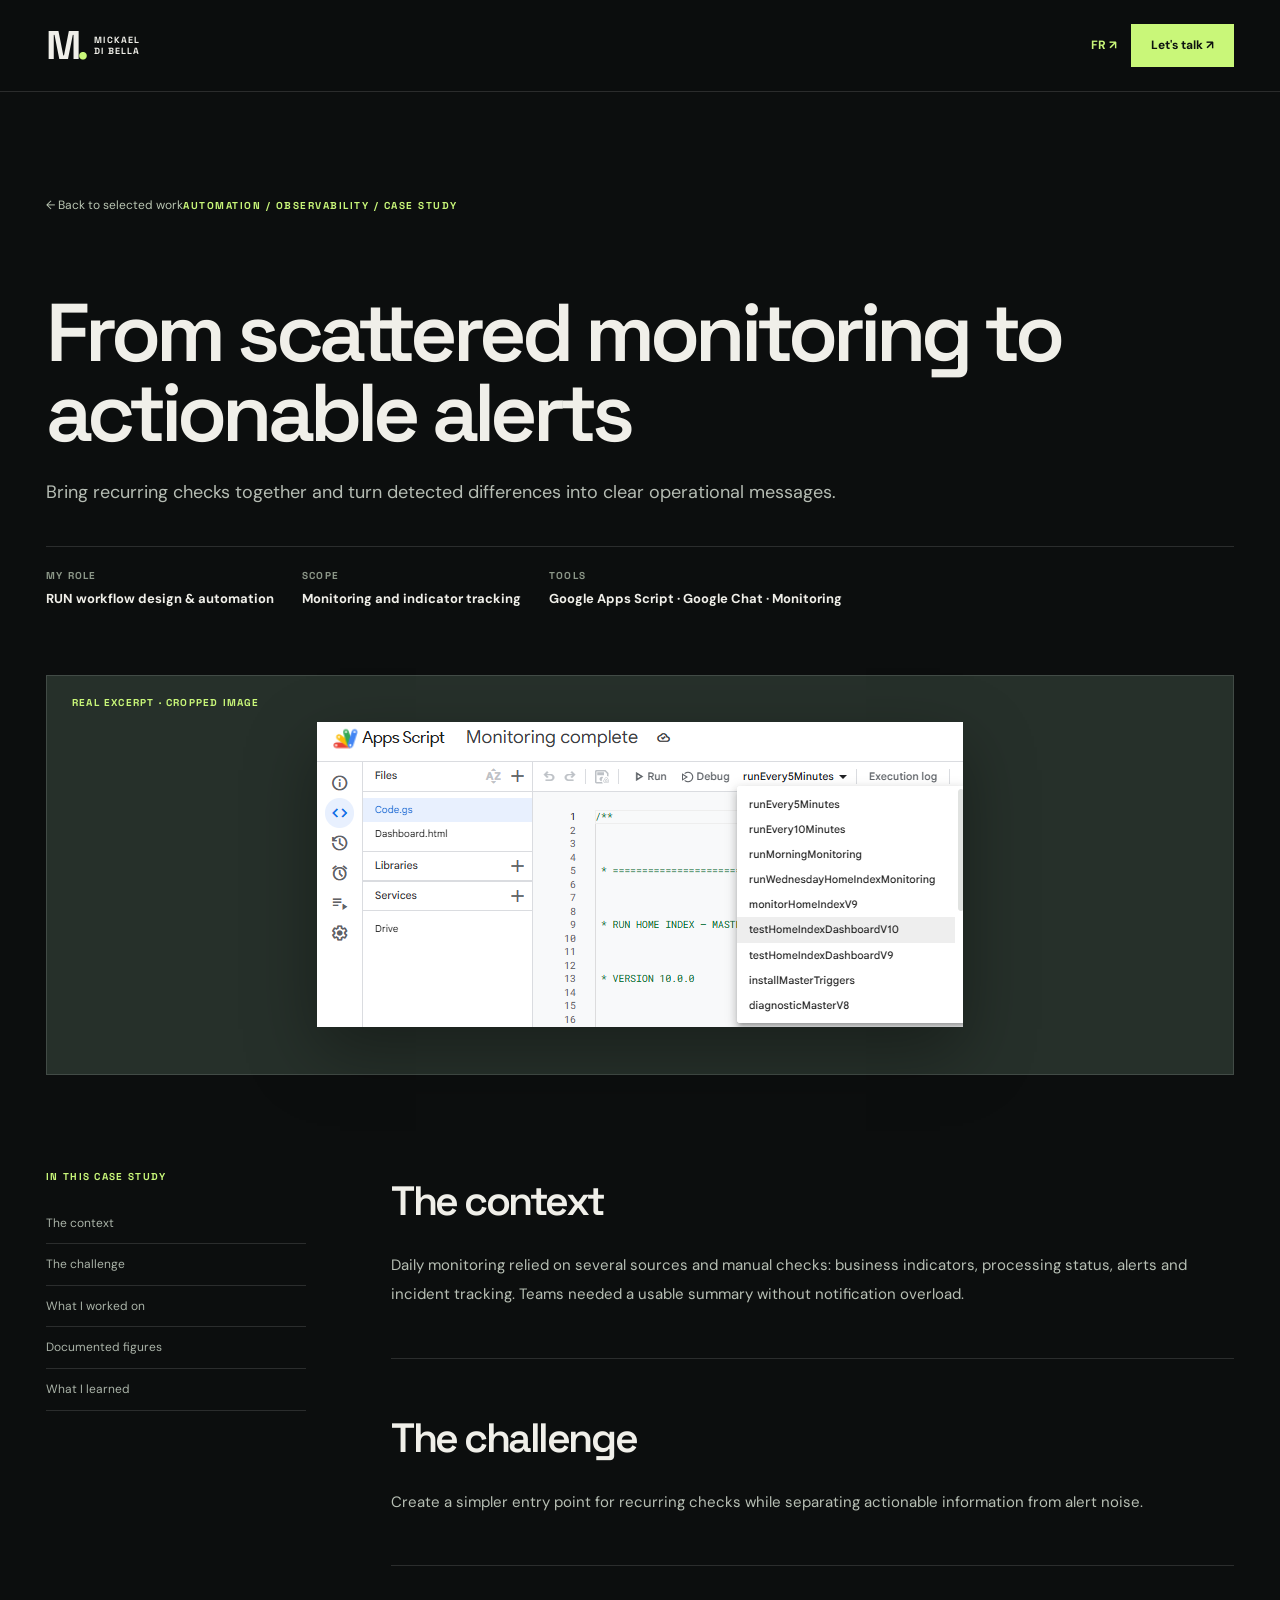
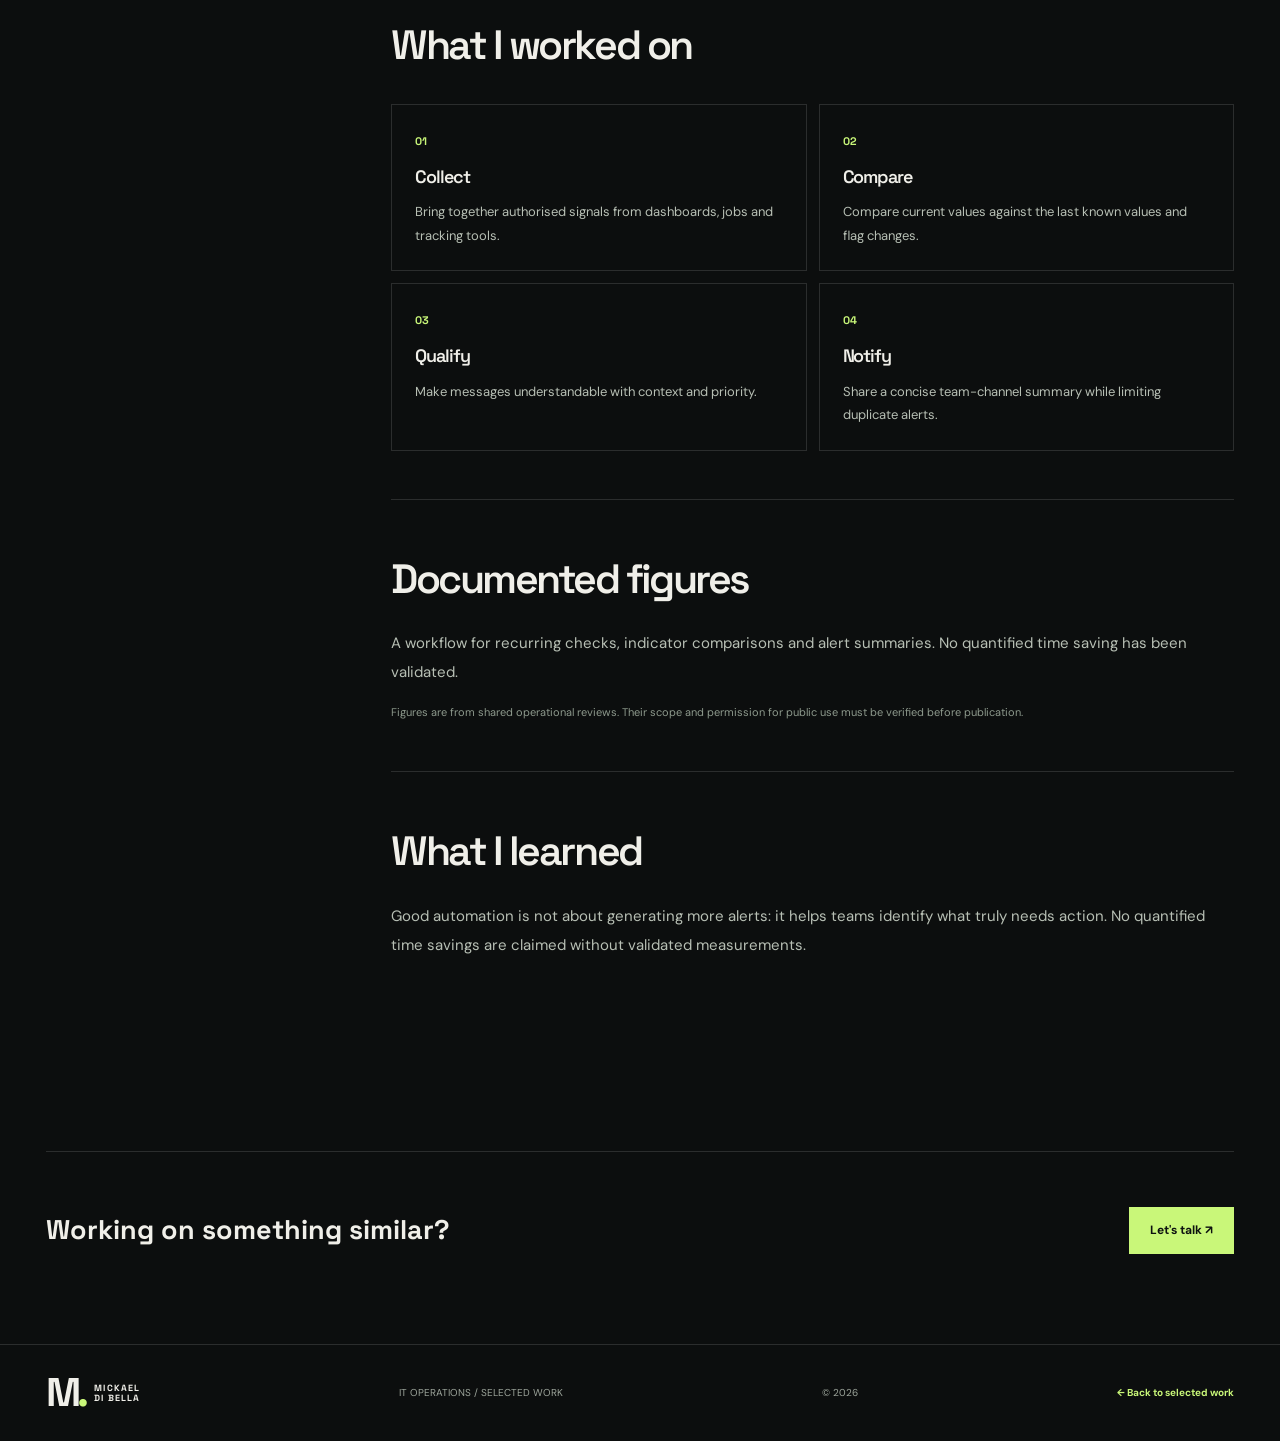
==== commit d6c09f3a: "changement visuel changement visuel" ====
--- a/projects/automated-monitoring-en.html
+++ b/projects/automated-monitoring-en.html
@@ -1 +1 @@
-<!doctype html><html lang="en"><head><meta charset="utf-8"><meta name="viewport" content="width=device-width,initial-scale=1"><meta name="description" content="Anonymised case study on monitoring automation."><title>Automated monitoring — Mickael Di Bella</title><link rel="stylesheet" href="../assets/css/styles.css"><link rel="stylesheet" href="../assets/css/case-study.css"></head><body><header class="site-header"><a class="brand" href="../index.html"><span class="brand-mark">MD<span>.</span></span><span class="brand-name">Mickael Di Bella</span></a><div class="case-header-actions"><a class="lang-toggle" href="automated-monitoring.html">FR</a><a class="header-cta" href="../index.html#projects">← Portfolio</a></div></header><main class="case-wrap"><a class="back-link" href="../index.html#projects">← Back to portfolio</a><span class="section-kicker">CASE 02 / OBSERVABILITY</span><h1>From scattered monitoring to actionable alerts</h1><p class="case-lede">A lightweight approach to bringing recurring checks together, comparing values and publishing a useful summary to the team channel.</p><div class="case-tags"><span>Google Apps Script</span><span>Google Chat</span><span>Monitoring</span><span>Operational reporting</span></div><figure class="case-proof"><img src="../assets/evidence/apps-script-monitoring-original.png" loading="lazy" alt="Original monitoring automation development screenshot"><figcaption>Original monitoring automation development screenshot</figcaption></figure><section class="case-section"><h2>Context</h2><p>Application monitoring can rely on several signals: business indicators, scheduled jobs, observability alerts and tickets. When information is scattered, teams spend time finding it and comparing results manually.</p></section><section class="case-section"><h2>Objective</h2><p>Build a simple checking and notification workflow that highlights meaningful changes without introducing another complex platform.</p></section><section class="case-section"><h2>Functional design</h2><div class="flow-list"><div><b>01</b><section><h3>Collect</h3><p>Read authorised sources and signals such as indicators, job statuses or operational tracking data.</p></section></div><div><b>02</b><section><h3>Compare</h3><p>Compare current values with the latest known values and surface meaningful differences.</p></section></div><div><b>03</b><section><h3>Qualify</h3><p>Highlight priorities, distinguish useful information from noise and keep the message readable.</p></section></div><div><b>04</b><section><h3>Notify</h3><p>Post a concise summary to a collaborative channel with enough context to start an investigation.</p></section></div></div></section><section class="case-section"><h2>Intended outcome</h2><div class="result-grid"><div><strong>More visibility</strong><span>A clearer entry point for recurring checks.</span></div><div><strong>Fewer manual checks</strong><span>Automate repetitive collection and comparison tasks.</span></div><div><strong>Faster response</strong><span>Present discrepancies with context to support decisions.</span></div></div><p class="fine-print">This case study describes the workflow and operational intent. No quantified time savings or incident reduction is claimed because no validated public measurement is available.</p></section><section class="case-section"><h2>Skills applied</h2><div class="case-tags"><span>Google Apps Script</span><span>JavaScript</span><span>Monitoring design</span><span>Alerting</span><span>Operational communication</span><span>Continuous improvement</span></div></section><a class="button button-primary" href="../index.html#contact">Discuss automation opportunities ↗</a></main><footer class="site-footer section-wrap"><a class="brand" href="../index.html"><span class="brand-mark">MD<span>.</span></span><span class="brand-name">Mickael Di Bella</span></a><span>Anonymised case study</span><span>© <span id="year"></span></span></footer><script>document.getElementById('year').textContent=new Date().getFullYear()</script></body></html>+<!doctype html><html lang="en"><head><meta charset="utf-8"><meta name="viewport" content="width=device-width,initial-scale=1"><meta name="theme-color" content="#0c0e0e"><meta name="description" content="Bring recurring checks together and turn detected differences into clear operational messages."><title>From scattered monitoring to actionable alerts — Mickael Di Bella</title><link rel="icon" href="../assets/favicon.svg" type="image/svg+xml"><link rel="preconnect" href="https://fonts.googleapis.com"><link rel="preconnect" href="https://fonts.gstatic.com" crossorigin><link href="https://fonts.googleapis.com/css2?family=DM+Sans:wght@400;500;600;700&family=Space+Grotesk:wght@400;500;600;700&display=swap" rel="stylesheet"><link rel="stylesheet" href="../assets/css/site.css"></head><body><a class="skip-link" href="#caseMain">Skip to content</a><header class="header"><div class="container nav-wrap"><a class="logo" href="../index.html#top"><span class="logo-glyph">M<span>.</span></span><span class="logo-text">MICKAEL<br>DI BELLA</span></a><div class="nav-right"><a class="case-header-lang" href="automated-monitoring.html">FR ↗</a><a class="nav-contact" href="../index.html#contact">Let's talk ↗</a></div></div></header><main id="caseMain"><section class="case-hero container"><a class="case-back" href="../index.html#work">← Back to selected work</a><span class="micro">AUTOMATION / OBSERVABILITY / CASE STUDY</span><h1>From scattered monitoring to actionable alerts</h1><p class="case-subtitle">Bring recurring checks together and turn detected differences into clear operational messages.</p><div class="case-meta"><div><span>MY ROLE</span><strong>RUN workflow design &amp; automation</strong></div><div><span>SCOPE</span><strong>Monitoring and indicator tracking</strong></div><div><span>TOOLS</span><strong>Google Apps Script · Google Chat · Monitoring</strong></div></div></section><div class="container"><div class="case-cover"><span class="case-cover-label">REAL EXCERPT · CROPPED IMAGE</span><img src="../assets/evidence/apps-script-monitoring-original.png" alt="From scattered monitoring to actionable alerts"></div></div><div class="container case-content"><aside class="case-aside"><span>IN THIS CASE STUDY</span><a href="#context">The context</a><a href="#challenge">The challenge</a><a href="#actions">What I worked on</a><a href="#results">Documented figures</a><a href="#lesson">What I learned</a></aside><div class="case-body"><section id="context"><h2>The context</h2><p>Daily monitoring relied on several sources and manual checks: business indicators, processing status, alerts and incident tracking. Teams needed a usable summary without notification overload.</p></section><section id="challenge"><h2>The challenge</h2><p>Create a simpler entry point for recurring checks while separating actionable information from alert noise.</p></section><section id="actions"><h2>What I worked on</h2><div class="case-actions"><article><span>01</span><h3>Collect</h3><p>Bring together authorised signals from dashboards, jobs and tracking tools.</p></article><article><span>02</span><h3>Compare</h3><p>Compare current values against the last known values and flag changes.</p></article><article><span>03</span><h3>Qualify</h3><p>Make messages understandable with context and priority.</p></article><article><span>04</span><h3>Notify</h3><p>Share a concise team-channel summary while limiting duplicate alerts.</p></article></div></section><section id="results"><h2>Documented figures</h2><p>A workflow for recurring checks, indicator comparisons and alert summaries. No quantified time saving has been validated.</p><p class="case-caution">Figures are from shared operational reviews. Their scope and permission for public use must be verified before publication.</p></section><section id="lesson"><h2>What I learned</h2><p>Good automation is not about generating more alerts: it helps teams identify what truly needs action. No quantified time savings are claimed without validated measurements.</p></section></div></div><div class="container case-next"><strong>Working on something similar?</strong><a href="mailto:mickael-dibella@hotmail.fr?subject=Portfolio%20-%20Prise%20de%20contact">Let's talk ↗</a></div></main><footer class="footer"><div class="container footer-inner"><a class="logo" href="../index.html"><span class="logo-glyph">M<span>.</span></span><span class="logo-text">MICKAEL<br>DI BELLA</span></a><span>IT OPERATIONS / SELECTED WORK</span><span>© 2026</span><a href="../index.html#work">← Back to selected work</a></div></footer></body></html>
--- a/assets/css/site.css
+++ b/assets/css/site.css
@@ -0,0 +1,19 @@
+:root{--bg:#0c0e0e;--panel:#161a19;--ink:#f0efe9;--muted:#a2a6a1;--line:rgba(255,255,255,.13);--accent:#c9f779;--accent-dark:#a9d44e;--warm:#eae7df;--dark:#0d1110;--max:1320px;--display:'Space Grotesk',Arial,sans-serif;--body:'DM Sans',Arial,sans-serif}
+*{box-sizing:border-box}html{scroll-behavior:smooth;scroll-padding-top:98px}body{margin:0;background:var(--bg);color:var(--ink);font-family:var(--body);line-height:1.55;overflow-x:hidden}button,input{font:inherit}button{cursor:pointer}a{color:inherit;text-decoration:none}img{max-width:100%;display:block}h1,h2,h3,p,blockquote{margin:0}::selection{background:var(--accent);color:var(--dark)}:focus-visible{outline:2px solid var(--accent);outline-offset:4px}.container{width:min(var(--max),calc(100% - 92px));margin-inline:auto}.skip-link{position:absolute;left:10px;top:-100px;z-index:99;padding:12px 18px;background:var(--accent);color:var(--dark)}.skip-link:focus{top:10px}.reading-progress{position:fixed;top:0;left:0;height:2px;background:var(--accent);z-index:100;width:0;pointer-events:none}
+.header{height:92px;border-bottom:1px solid var(--line);position:sticky;top:0;z-index:50;background:rgba(12,14,14,.88);backdrop-filter:blur(18px);-webkit-backdrop-filter:blur(18px)}.nav-wrap{display:flex;align-items:center;justify-content:space-between;height:100%;gap:20px}.logo{display:inline-flex;align-items:center;gap:10px;flex-shrink:0}.logo-glyph{font-family:var(--display);font-weight:700;font-size:40px;line-height:1;letter-spacing:-.11em}.logo-glyph span{color:var(--accent)}.logo-text{font-family:var(--display);font-size:9px;line-height:1.13;letter-spacing:.13em;font-weight:700}.nav{display:flex;align-items:center;gap:38px;margin-left:auto;margin-right:28px}.nav a{font-size:12px;font-weight:600;color:#c5c9c3;transition:color .2s}.nav a:hover{color:var(--accent)}.nav-right{display:flex;align-items:center;gap:14px}.language{border:1px solid var(--line);background:transparent;color:var(--ink);padding:10px 12px;font-size:11px;font-weight:700;letter-spacing:.08em}.language span{color:var(--accent)}.nav-contact{padding:12px 20px;background:var(--accent);color:var(--dark);font-weight:700;font-size:12px;transition:background .2s}.nav-contact:hover,.btn-accent:hover{background:#e0ffa6}.menu-button{display:none;background:transparent;border:0;width:40px;height:40px}.menu-button span{display:block;height:2px;background:var(--ink);margin:7px auto;width:24px}
+.micro,.eyebrow,.work-overline,.image-label,.stage-caption,.stage-foot{font-family:var(--display);font-size:10px;font-weight:700;letter-spacing:.15em}.micro{color:var(--accent)}.hero{display:grid;grid-template-columns:1.08fr .92fr;grid-template-rows:1fr auto;gap:24px 46px;min-height:690px;padding-top:72px;padding-bottom:28px}.hero-intro{align-self:center;z-index:1;padding-bottom:20px}.eyebrow{display:flex;align-items:center;gap:12px;color:var(--accent);margin-bottom:32px}.pulse,.live-dot{display:inline-block;width:8px;height:8px;border-radius:50%;background:var(--accent);box-shadow:0 0 0 4px rgba(201,247,121,.1)}h1,h2,h3{font-family:var(--display);font-weight:600;letter-spacing:-.06em}h1{font-size:clamp(58px,6.5vw,104px);line-height:.98;max-width:900px;margin-bottom:31px;white-space:nowrap}h1 em,h2 em,.statement em{font-style:normal;color:var(--accent)}.hero-description{font-size:16px;line-height:1.85;max-width:565px;color:#b7bcb5}.hero-buttons{display:flex;gap:12px;flex-wrap:wrap;margin-top:35px}.btn{display:inline-flex;justify-content:space-between;align-items:center;gap:36px;padding:17px 21px;font-size:12px;font-weight:700;transition:transform .2s,background .2s}.btn:hover{transform:translateY(-2px)}.btn-accent{background:var(--accent);color:var(--dark)}.btn-line{border:1px solid var(--line);color:var(--ink)}.btn span{font-size:16px}.hero-stage{position:relative;align-self:center;min-height:485px;border:1px solid rgba(201,247,121,.19);background:radial-gradient(circle at 50% 45%,#303e2c 0%,#1a211b 37%,#111614 75%);overflow:hidden;padding:30px;display:flex;align-items:center;justify-content:center}.hero-stage:before{content:'';position:absolute;inset:0;background-image:linear-gradient(rgba(201,247,121,.035) 1px,transparent 1px),linear-gradient(90deg,rgba(201,247,121,.035) 1px,transparent 1px);background-size:28px 28px;mask-image:linear-gradient(to bottom,transparent,#000 40%,transparent)}.stage-orbit{position:absolute;border:1px solid rgba(201,247,121,.14);border-radius:50%;width:420px;height:420px;transform:rotate(-15deg)}.stage-orbit-b{width:600px;height:600px;border-style:dashed;opacity:.45}.stage-caption,.stage-foot{position:absolute;left:26px;right:26px;display:flex;justify-content:space-between;color:#a8b8a0;z-index:2}.stage-caption{top:23px}.stage-foot{bottom:22px;font-size:9px}.stage-window{position:relative;z-index:1;width:min(97%,520px);background:#e7eae8;padding:0 0 12px;transform:rotate(-3deg);box-shadow:0 40px 85px rgba(0,0,0,.46);border:1px solid #b8c0b5}.stage-window-top{height:30px;background:#dce0dc;display:flex;align-items:center;gap:10px;padding:0 12px;color:#4d554f;font-family:var(--display);font-size:8px;font-weight:700;letter-spacing:.11em}.window-dots{display:flex;gap:4px}.window-dots i{width:5px;height:5px;border-radius:50%;background:#a5b1a8}.stage-window-top .live-dot{margin-left:auto;width:6px;height:6px;box-shadow:none;background:#4a9a5d}.stage-window img{width:100%;height:auto;max-height:280px;object-fit:contain;object-position:top}.stage-stamp{position:absolute;z-index:3;right:5px;bottom:64px;background:var(--accent);color:var(--dark);padding:15px 19px;transform:rotate(4deg);box-shadow:0 18px 36px rgba(0,0,0,.22)}.stage-stamp>span{font-size:8px;font-weight:700;letter-spacing:.13em}.stage-stamp strong{display:block;font-family:var(--display);font-size:31px;line-height:1}.stage-stamp strong span{font-size:18px}.hero-footer{grid-column:1/-1;border-top:1px solid var(--line);display:flex;justify-content:space-between;align-items:center;padding-top:20px;color:#92988f;font-size:10px;letter-spacing:.04em}.hero-footer a{font-family:var(--display);font-size:10px;letter-spacing:.13em;color:#d1d7ce}.hero-footer a span{color:var(--accent)}
+.proof-band{border-block:1px solid var(--line);background:#151917;padding-top:35px;padding-bottom:25px}.proof-grid{display:grid;grid-template-columns:1.1fr repeat(3,1fr);gap:25px;align-items:center}.proof-lead p{font-size:14px;color:#a5aaa2;max-width:185px;margin-top:12px}.proof-stat{border-left:1px solid var(--line);padding-left:25px;display:flex;flex-direction:column;gap:4px}.proof-stat strong{font-family:var(--display);font-size:clamp(32px,3.6vw,53px);line-height:1.1;letter-spacing:-.06em;font-weight:600}.proof-stat strong small{font-size:23px}.accent-dot{color:var(--accent)}.proof-stat>span{font-size:11px;color:#aeb4ab;line-height:1.55}.proof-note{font-size:10px;color:#7f8980;margin-top:23px}
+.section{padding-top:112px;padding-bottom:112px}.section-top{display:flex;align-items:end;justify-content:space-between;gap:45px;margin-bottom:43px}.section-top h2,.about-heading h2,.toolkit h2,.contact-section h2{font-size:clamp(45px,5vw,76px);line-height:1.03;margin-top:16px}.section-top>p{max-width:355px;font-size:13px;line-height:1.9;color:#aeb4aa;padding-bottom:7px}.filters{display:flex;gap:8px;flex-wrap:wrap;margin-bottom:26px}.filter{background:transparent;color:#a6aca3;border:1px solid var(--line);padding:10px 17px;font-size:10px;letter-spacing:.05em;font-weight:700;transition:all .2s}.filter:hover{color:var(--ink);border-color:#8c9685}.filter.active{background:var(--accent);border-color:var(--accent);color:var(--dark)}.filter span{margin-left:8px;font-size:9px;opacity:.7}.work-grid{display:grid;grid-template-columns:repeat(2,minmax(0,1fr));gap:18px}.work-card{min-width:0;background:#151817;border:1px solid var(--line);transition:border-color .25s,transform .25s}.work-card:hover{border-color:rgba(201,247,121,.6);transform:translateY(-4px)}.work-card.is-hidden{display:none}.work-card.featured{grid-column:1/-1}.work-card-link{display:grid;grid-template-rows:auto 1fr;height:100%}.work-card.featured .work-card-link{grid-template-columns:1.15fr .85fr;grid-template-rows:auto}.work-image{height:290px;position:relative;overflow:hidden;display:flex;align-items:center;justify-content:center;padding:42px 25px}.work-card.featured .work-image{height:410px}.image-light{background:linear-gradient(145deg,#b8c5b9,#768d7a)}.image-dark{background:radial-gradient(circle at 55% 40%,#36443c,#1b2622 75%)}.image-code{background:radial-gradient(circle at 55% 40%,#464b40,#252c27 75%)}.work-image img{max-width:96%;max-height:100%;object-fit:contain;box-shadow:0 18px 55px rgba(0,0,0,.3);transition:transform .45s}.work-card:hover .work-image img{transform:scale(1.035)}.work-card.featured .work-image img{width:100%;max-height:320px}.image-label{position:absolute;top:19px;left:20px;background:rgba(12,16,13,.88);color:var(--accent);padding:9px 12px;font-size:9px}.image-corner{position:absolute;right:19px;top:17px;display:grid;place-items:center;background:var(--accent);color:var(--dark);width:31px;height:31px;font-size:19px}.work-details{padding:31px 35px 32px;display:flex;flex-direction:column;align-items:flex-start}.work-card.featured .work-details{justify-content:center;padding:45px 52px}.work-overline{color:var(--accent);font-size:10px;margin-bottom:19px}.work-details h3{font-size:clamp(27px,2.9vw,42px);line-height:1.13;margin-bottom:16px}.work-card:not(.featured) .work-details h3{font-size:clamp(24px,2.35vw,34px)}.work-details p{font-size:13px;line-height:1.85;color:#abb2aa;margin-bottom:25px}.work-open{margin-top:auto;padding-bottom:7px;border-bottom:1px solid var(--accent);font-size:12px;font-weight:700}.work-open span{color:var(--accent);margin-left:15px}.image-typographic{background:radial-gradient(circle at 65% 30%,#3c4630,#222820 75%)}.tracker-graphic{width:80%;border-top:1px solid rgba(201,247,121,.4);padding-top:17px;transform:rotate(-4deg)}.tracker-graphic>span,.tracker-graphic i{font:700 10px var(--display);letter-spacing:.13em;color:#becda9}.tracker-graphic strong{display:block;font:600 clamp(39px,5vw,67px)/.87 var(--display);letter-spacing:-.08em;margin:18px 0;color:#f1f0e8}.tracker-graphic strong span{color:var(--accent)}.tracker-graphic i{font-style:normal}.work-disclaimer{font-size:10px;line-height:1.7;color:#818981;margin-top:18px}
+.statement{background:var(--warm);color:var(--dark);padding:100px 0}.statement .micro{color:#677c48}.statement blockquote{font-family:var(--display);font-weight:500;font-size:clamp(35px,4.65vw,68px);line-height:1.15;letter-spacing:-.055em;margin:34px 0 54px;max-width:1200px}.statement em{color:#667c3d}.statement-bottom{display:flex;justify-content:space-between;border-top:1px solid #c7c7bb;padding-top:20px;font:700 10px var(--display);letter-spacing:.1em;color:#525a4e}
+.expertise-list{border-top:1px solid var(--line)}.expertise-row{display:grid;grid-template-columns:45px 1fr 220px 30px;gap:25px;align-items:center;padding:34px 12px 36px 0;border-bottom:1px solid var(--line);transition:background .2s,padding-left .2s}.expertise-row:hover{background:rgba(201,247,121,.035);padding-left:10px}.expertise-num{font-family:var(--display);font-size:11px;color:var(--accent)}.expertise-row h3{font-size:clamp(26px,3vw,40px);margin-bottom:9px}.expertise-row p{font-size:13px;color:#a5aca3;max-width:680px}.expertise-keywords{font:700 10px var(--display);letter-spacing:.08em;color:#a8b5a1}.expertise-arrow{font-size:24px;color:var(--accent)}
+.about-panel{background:#1a1e1b;border-block:1px solid var(--line);padding:100px 0}.about-grid{display:grid;grid-template-columns:.9fr 1.1fr;gap:90px}.about-heading h2{margin-top:23px}.about-sign{font-family:var(--display);font-size:140px;letter-spacing:-.12em;font-weight:700;line-height:1;margin-top:45px;color:#292f29;user-select:none}.about-sign span{color:#546a3b}.about-copy{padding-top:37px}.about-copy p{font-size:15px;line-height:1.95;color:#aab1a7;margin-bottom:20px}.about-copy .about-lead{font-family:var(--display);font-size:24px;line-height:1.55;color:#f0efe9;letter-spacing:-.025em}.about-history{margin:35px 0;border-top:1px solid var(--line)}.about-history>div{padding:20px 0;border-bottom:1px solid var(--line);display:grid;grid-template-columns:170px 1fr;column-gap:15px;row-gap:6px}.about-history span{grid-row:span 2;font:700 10px var(--display);letter-spacing:.1em;color:var(--accent)}.about-history strong{font:700 13px var(--display);letter-spacing:.04em}.about-history small{font-size:10px;color:#8d988b}.underlined-link{display:inline-flex;gap:22px;padding-bottom:8px;border-bottom:1px solid var(--accent);font-size:12px;font-weight:700}.underlined-link span{color:var(--accent)}
+.gallery-grid{display:grid;grid-template-columns:1fr 1fr 1fr;gap:16px}.gallery-item{min-width:0;border:1px solid var(--line);padding:0;background:#1b211e;text-align:left;color:var(--ink);transition:transform .2s,border-color .2s}.gallery-item:hover{transform:translateY(-3px);border-color:var(--accent)}.gallery-item img{width:100%;height:190px;object-fit:contain;padding:12px;background:#101613}.gallery-item>span{display:flex;justify-content:space-between;gap:12px;padding:16px;font:700 10px var(--display);letter-spacing:.07em}.gallery-item>span span{color:var(--accent)}
+.toolkit{background:#131815;padding:95px 0;border-block:1px solid var(--line)}.toolkit-inner{display:grid;grid-template-columns:.9fr 1.1fr;gap:90px}.toolkit h2{margin-top:18px}.tool-groups{border-top:1px solid var(--line)}.tool-groups>div{border-bottom:1px solid var(--line);padding:20px 0}.tool-groups span{font:700 10px var(--display);letter-spacing:.13em;color:var(--accent)}.tool-groups p{font-size:15px;margin-top:7px;color:#d0d6cb}
+.contact-section{padding-top:115px;padding-bottom:115px}.contact-inner{display:grid;grid-template-columns:1.1fr .9fr;gap:100px}.contact-section h2{margin-top:20px}.contact-section p{font-size:15px;color:#aab1a6;max-width:550px;line-height:1.9;margin-top:23px}.contact-links{display:flex;flex-direction:column;justify-content:center;gap:0}.contact-links>a,.contact-links>button{display:flex;justify-content:space-between;align-items:center;background:transparent;color:var(--ink);border:0;border-bottom:1px solid var(--line);padding:19px 0;font-size:14px;text-align:left;font-weight:700}.contact-links>a span,.contact-links>button span{color:var(--accent);font-size:18px}.contact-links .contact-primary{color:var(--accent);font-size:21px}.copy-feedback{font-size:11px;color:var(--accent);min-height:20px;margin-top:10px}.footer{border-top:1px solid var(--line);padding:28px 0}.footer-inner{display:flex;justify-content:space-between;align-items:center;gap:20px}.footer-inner>span,.footer-inner>a:last-child{font-size:10px;color:#9da59b}.footer-inner>a:last-child{font-weight:700;color:var(--accent)}
+.lightbox{position:fixed;border:1px solid rgba(255,255,255,.25);background:#0b0e0d;padding:22px;max-width:min(1100px,95vw);max-height:94vh;color:var(--ink);box-shadow:0 30px 100px rgba(0,0,0,.7)}.lightbox::backdrop{background:rgba(0,0,0,.88)}.lightbox img{max-width:100%;max-height:75vh;object-fit:contain;margin:auto}.lightbox p{font-size:12px;color:#bfc7ba;margin-top:12px}.lightbox form{text-align:right}.lightbox-close{background:var(--accent);border:0;color:var(--dark);padding:8px 12px;margin-bottom:10px}
+/* Case studies */
+.case-hero{padding-top:100px;padding-bottom:65px}.case-back{display:inline-flex;gap:12px;align-items:center;color:#b9c5b2;font-size:12px;margin-bottom:55px}.case-back:hover{color:var(--accent)}.case-hero h1{font-size:clamp(47px,6.4vw,89px);white-space:normal;max-width:1070px;margin:23px 0}.case-subtitle{font-size:18px;color:#b5bcb3;line-height:1.85;max-width:850px}.case-meta{display:flex;gap:28px;flex-wrap:wrap;margin-top:37px;padding-top:22px;border-top:1px solid var(--line)}.case-meta>div{display:flex;flex-direction:column;gap:7px;min-width:150px}.case-meta span{font:700 10px var(--display);letter-spacing:.12em;color:#8c9788}.case-meta strong{font-size:13px}.case-cover{position:relative;background:#26302a;padding:42px;border:1px solid var(--line);min-height:400px;display:flex;align-items:center;justify-content:center}.case-cover img{max-height:500px;object-fit:contain;box-shadow:0 25px 65px rgba(0,0,0,.35)}.case-cover .case-cover-label{position:absolute;top:20px;left:25px;color:var(--accent);font:700 10px var(--display);letter-spacing:.12em}.case-content{display:grid;grid-template-columns:260px minmax(0,1fr);gap:85px;padding-top:95px;padding-bottom:95px}.case-aside{position:sticky;top:130px;align-self:start}.case-aside span{display:block;color:var(--accent);font:700 10px var(--display);letter-spacing:.13em;margin-bottom:20px}.case-aside a{display:block;padding:11px 0;border-bottom:1px solid var(--line);font-size:12px;color:#aab3a8}.case-aside a:hover{color:var(--accent)}.case-body section{padding-bottom:48px;margin-bottom:48px;border-bottom:1px solid var(--line);scroll-margin-top:120px}.case-body section:last-child{border-bottom:0}.case-body h2{font-size:clamp(30px,3.2vw,44px);margin-bottom:18px}.case-body p,.case-body li{font-size:15px;line-height:1.95;color:#b7bfb4}.case-body p+p{margin-top:14px}.case-body ul{padding-left:19px}.case-body li{margin-bottom:12px}.case-actions{display:grid;grid-template-columns:repeat(2,1fr);gap:12px;margin-top:26px}.case-actions article{border:1px solid var(--line);padding:23px}.case-actions article span{font:700 11px var(--display);color:var(--accent)}.case-actions h3{font-size:18px;margin:10px 0}.case-actions p{font-size:13px;line-height:1.8}.case-result{display:flex;gap:15px;align-items:baseline;border-bottom:1px solid var(--line);padding:19px 0}.case-result strong{font-family:var(--display);font-size:27px;min-width:190px}.case-result p{font-size:13px}.case-caution{font-size:11px!important;color:#8d998c!important;margin-top:22px}.case-next{padding:55px 0 90px;border-top:1px solid var(--line);display:flex;justify-content:space-between;align-items:center;gap:20px}.case-next strong{font-family:var(--display);font-size:27px}.case-next a{background:var(--accent);color:var(--dark);padding:14px 21px;font-weight:700;font-size:12px}.case-header-lang{color:var(--accent);font-weight:700;font-size:12px}
+@media(max-width:1100px){.nav{gap:19px;margin-right:10px}.hero{grid-template-columns:1fr 1fr;gap:25px}.hero h1{font-size:clamp(55px,6vw,82px)}.hero-stage{min-height:410px}.work-card.featured .work-details{padding:28px}.about-grid,.toolkit-inner{gap:45px}}
+@media(max-width:780px){.container{width:calc(100% - 40px)}.header{height:73px}.nav{display:none;position:absolute;top:72px;left:0;right:0;background:#121613;border-bottom:1px solid var(--line);padding:25px 20px;flex-direction:column;align-items:flex-start;gap:22px;margin:0}.nav.open{display:flex}.nav a{font-size:15px}.nav-contact{display:none}.menu-button{display:block}.hero{grid-template-columns:1fr;grid-template-rows:auto auto auto;min-height:0;padding-top:65px}.hero h1{font-size:clamp(51px,10.2vw,82px)}.hero-stage{min-height:420px}.hero-footer{grid-column:auto}.proof-grid{grid-template-columns:repeat(2,1fr);gap:25px}.proof-lead{grid-column:1/-1}.proof-lead p{max-width:none}.proof-stat{padding-left:18px}.section{padding:76px 0}.section-top{display:block}.section-top>p{margin-top:22px;max-width:550px}.work-card.featured .work-card-link{grid-template-columns:1fr}.work-card.featured .work-image{height:310px}.work-grid{gap:12px}.work-card:not(.featured) .work-image{height:235px}.work-details,.work-card.featured .work-details{padding:24px}.work-card:not(.featured) .work-details h3{font-size:26px}.expertise-row{grid-template-columns:28px 1fr 20px;gap:12px}.expertise-keywords{grid-column:2;grid-row:2}.expertise-arrow{grid-column:3;grid-row:1}.about-grid,.toolkit-inner,.contact-inner{grid-template-columns:1fr;gap:25px}.about-heading h2{font-size:65px}.about-sign{display:none}.about-copy{padding-top:10px}.gallery-grid{grid-template-columns:1fr 1fr}.gallery-item:last-child{grid-column:1/-1}.contact-section{padding:80px 0}.case-content{grid-template-columns:1fr;gap:30px}.case-aside{position:static;display:none}.case-hero{padding-top:70px}.case-cover{min-height:300px;padding:20px}}
+@media(max-width:560px){.logo-glyph{font-size:33px}.logo-text{font-size:8px}.nav-right{gap:6px}.language{padding:8px}.hero{padding-top:50px}.hero h1{font-size:clamp(48px,12vw,69px);white-space:normal}.hero-description{font-size:14px}.hero-stage{min-height:350px;padding:14px}.stage-window{width:95%}.stage-stamp{bottom:54px;padding:10px}.stage-stamp strong{font-size:22px}.stage-caption,.stage-foot{left:12px;right:12px;font-size:8px}.hero-footer{align-items:flex-start;gap:12px;flex-direction:column}.proof-grid{gap:25px 10px}.proof-stat strong{font-size:32px}.proof-stat strong small{font-size:16px}.section-top h2,.toolkit h2,.contact-section h2{font-size:43px}.work-grid{grid-template-columns:1fr}.work-card.featured{grid-column:auto}.work-card.featured .work-image,.work-image{height:250px!important}.work-details h3{font-size:26px!important}.statement{padding:75px 0}.statement blockquote{font-size:38px}.statement-bottom{gap:20px;font-size:8px}.expertise-row h3{font-size:27px}.about-panel{padding:75px 0}.about-heading h2{font-size:53px}.about-copy .about-lead{font-size:20px}.about-history>div{grid-template-columns:1fr}.about-history span{grid-row:auto}.gallery-grid{grid-template-columns:1fr}.gallery-item:last-child{grid-column:auto}.gallery-item img{height:220px}.contact-section h2{font-size:46px}.footer-inner{flex-wrap:wrap}.footer-inner>span:nth-child(2){order:3;flex-basis:100%}.case-hero h1{font-size:47px}.case-actions{grid-template-columns:1fr}.case-result{flex-direction:column;gap:5px}.case-next{flex-direction:column;align-items:flex-start}}
+@media(prefers-reduced-motion:reduce){*,*:before,*:after{scroll-behavior:auto!important;animation-duration:.01ms!important;transition-duration:.01ms!important}}
